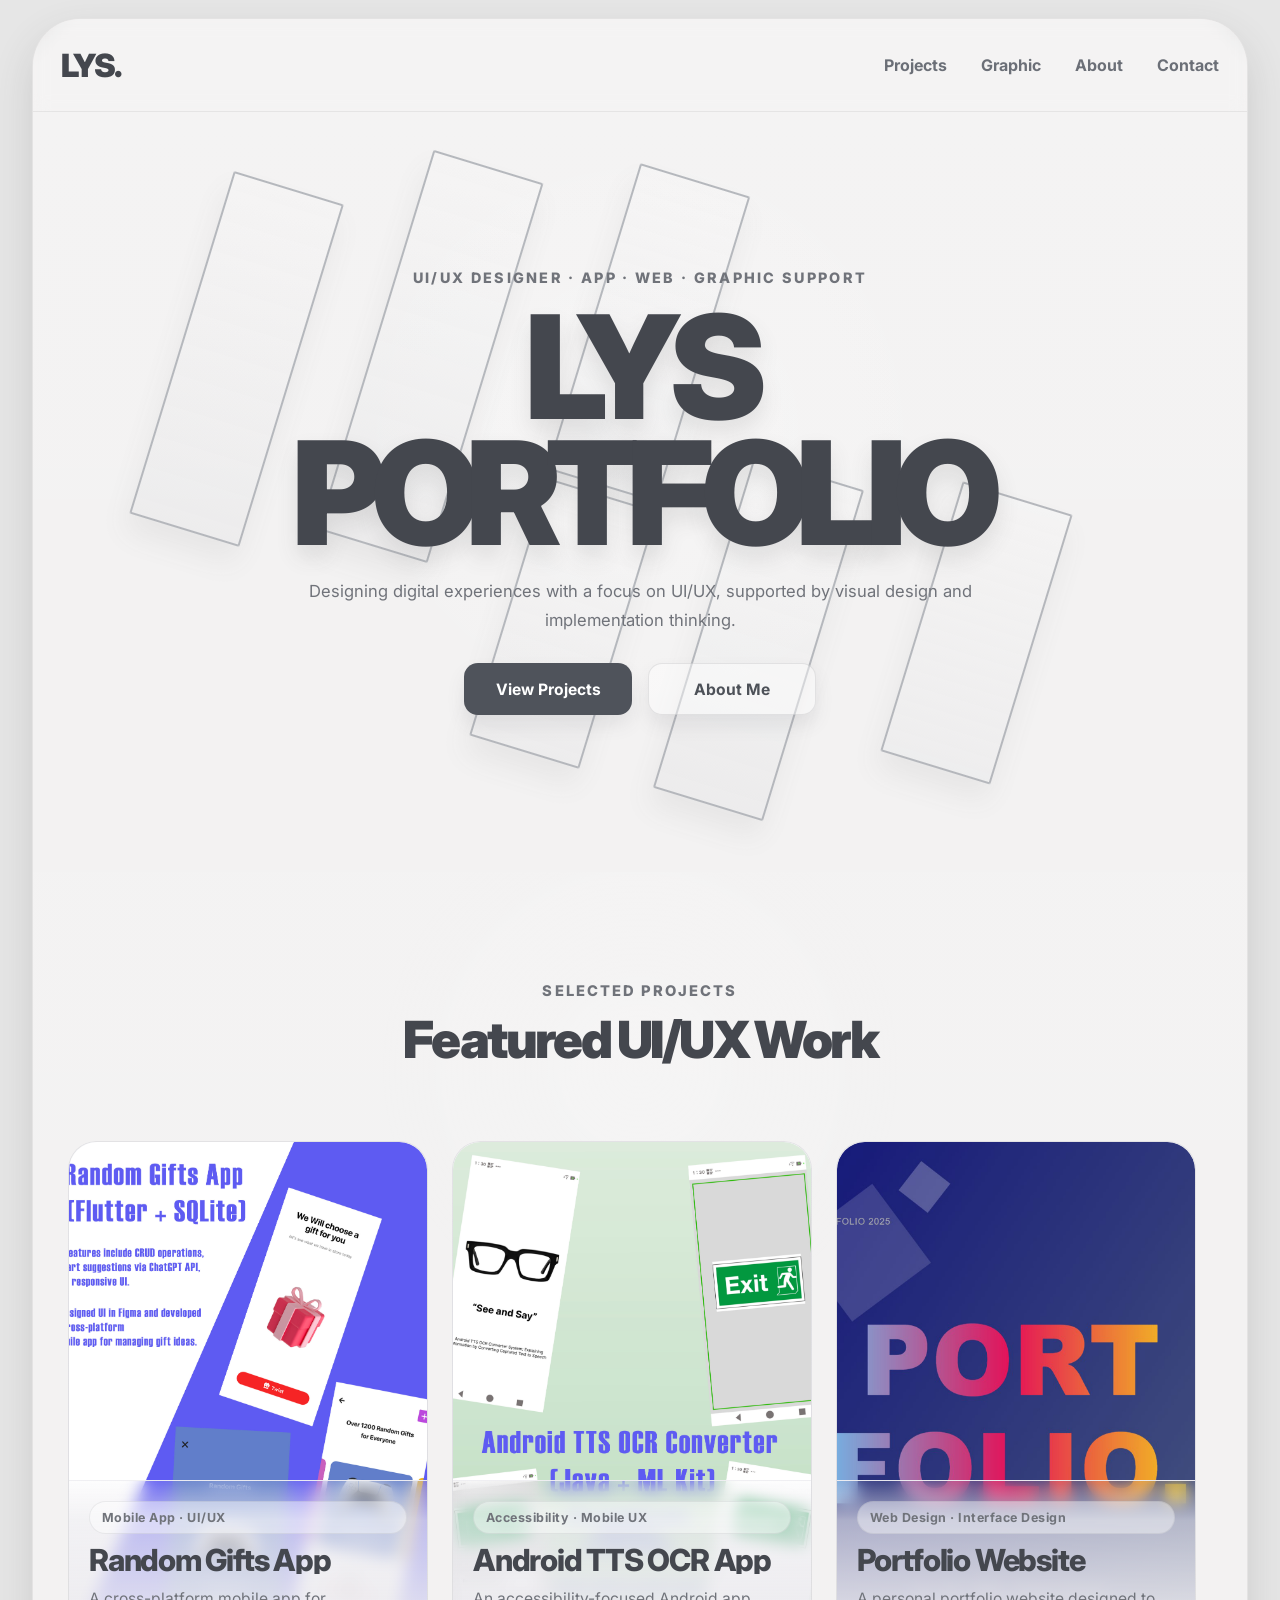
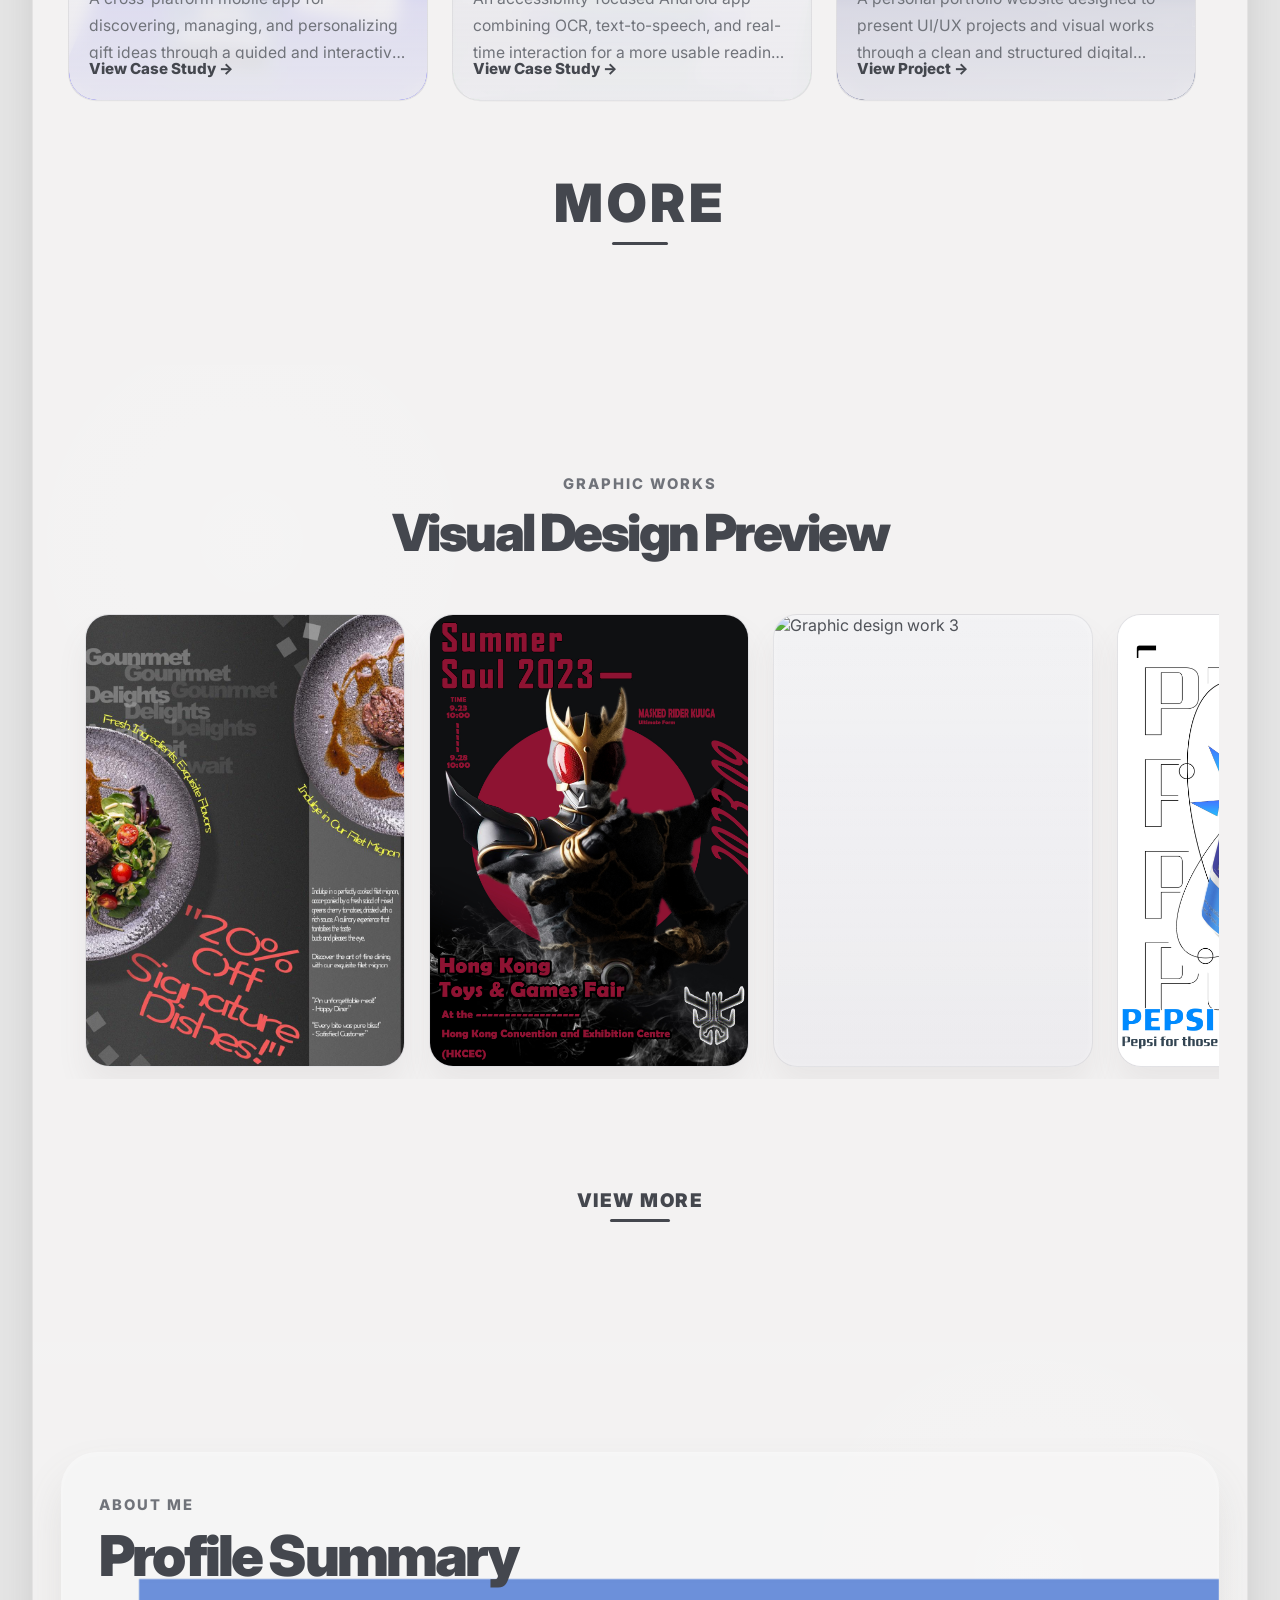
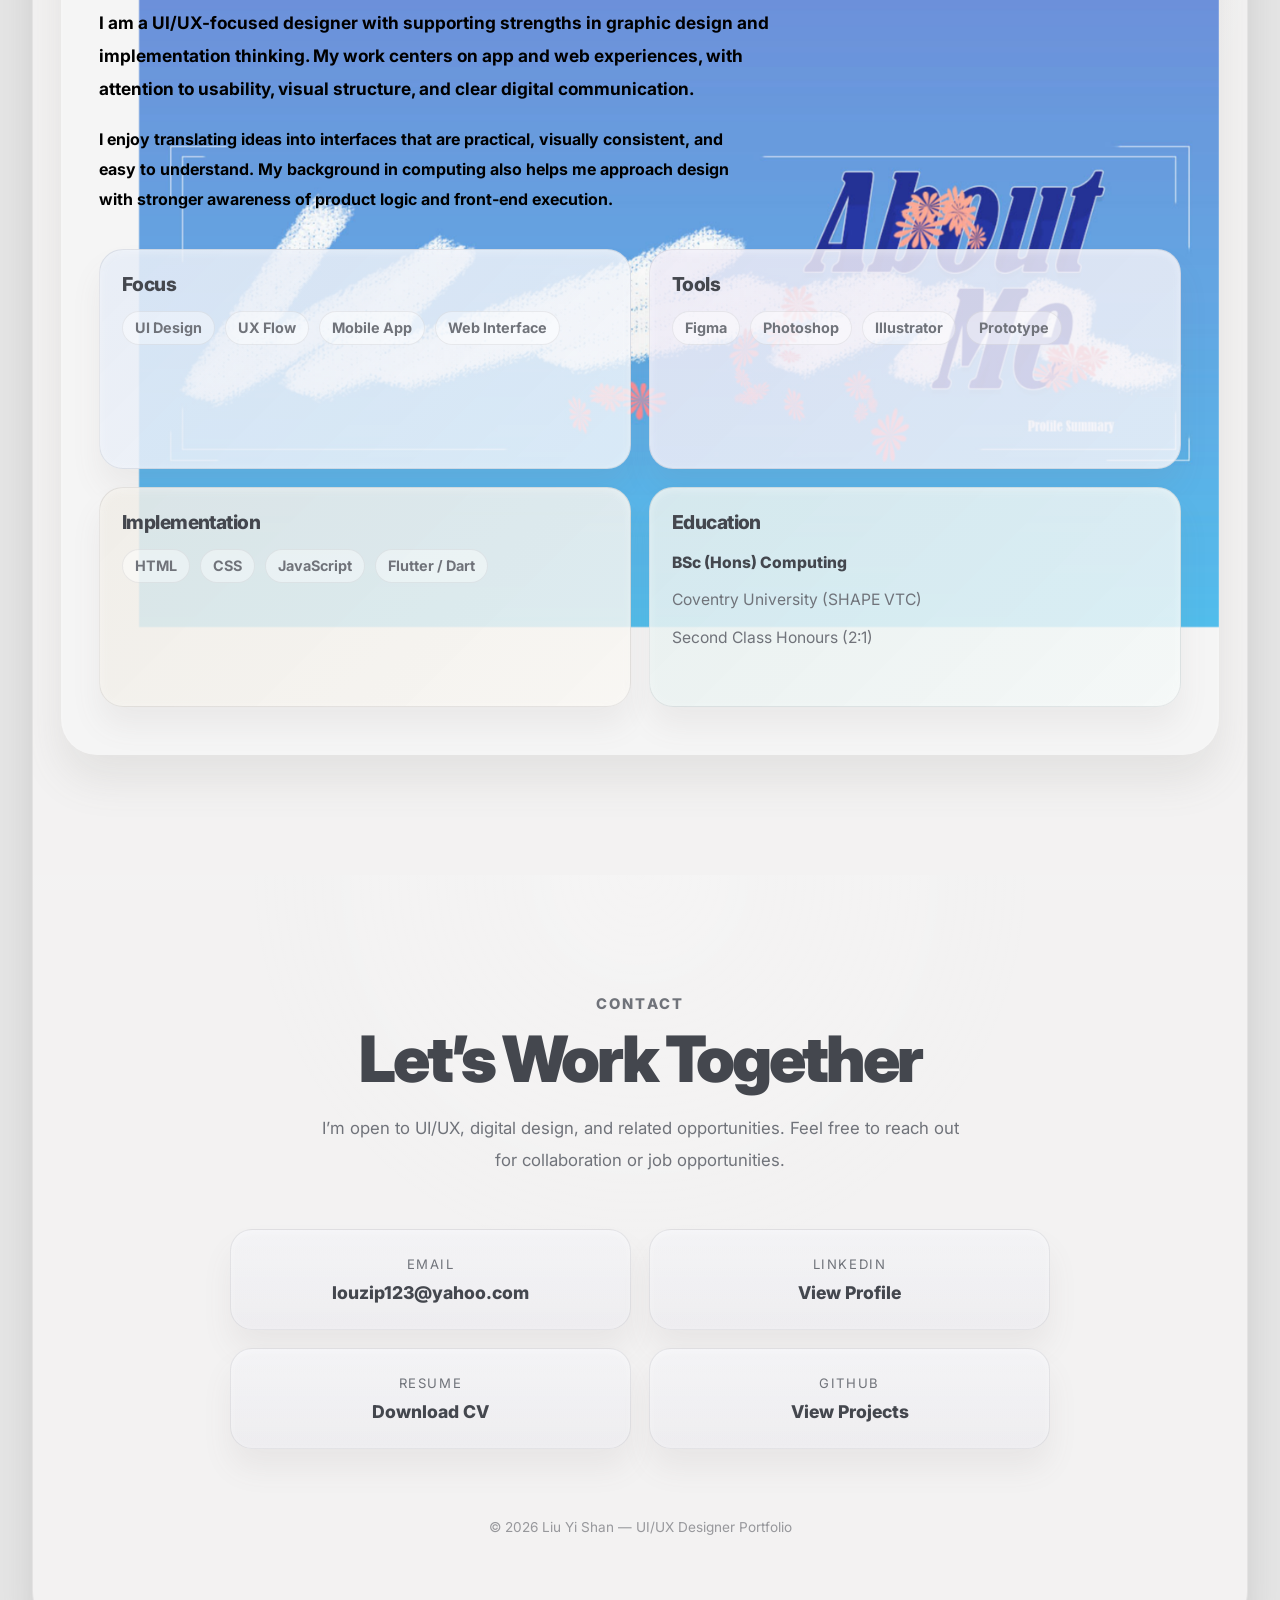
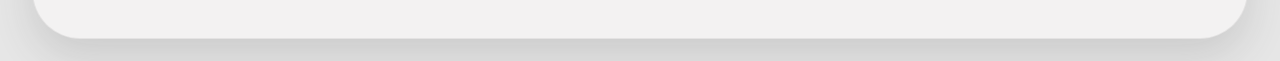
==== index.html @ 36facf94 "first commit" ====
<!DOCTYPE html>
<html lang="en">
<head>
    <meta charset="UTF-8">
    <meta name="viewport" content="width=device-width, initial-scale=1.0">
    <title>Liu Yi Shan | UI/UX Designer</title>
    <meta name="description" content="UI/UX Designer portfolio focused on app and web experiences, with graphic design support."/>
    <link rel="preconnect" href="https://fonts.googleapis.com" />
    <link rel="preconnect" href="https://fonts.gstatic.com" crossorigin />
    <link href="https://fonts.googleapis.com/css2?family=Inter:wght@400;500;600;700;800;900&display=swap" rel="stylesheet"/>
    <link rel="stylesheet" href="hero.css" />
</head>
<body>
    <main class="page-shell">
        <header class="site-header">
        <div class="container header-inner">
            <a href="index.html" class="logo">LYS.</a>

            <nav class="nav" aria-label="Main navigation">
            <a href="#projects">Projects</a>
            <a href="#graphic">Graphic</a>
            <a href="#about">About</a>
            <a href="#contact">Contact</a>
            </nav>
        </div>
        </header>


    <section class="hero" id="hero" aria-labelledby="hero-title">
        <div class="hero-stage" aria-hidden="true">
            <span class="bar bar-top bar-1" data-float="true"></span>
            <span class="bar bar-top bar-2" data-float="true"></span>
            <span class="bar bar-top bar-3" data-float="true"></span>

            <span class="bar bar-bottom bar-4" data-float="true"></span>
            <span class="bar bar-bottom bar-5" data-float="true"></span>
            <span class="bar bar-bottom bar-6" data-float="true"></span>
        </div>

        <div class="container hero-content">
            <div class="hero-copy">
            <p class="hero-kicker">UI/UX Designer · App · Web · Graphic Support</p>

            <h1 id="hero-title" class="hero-title">
                LYS<br />
                PORTFOLIO
            </h1>

            <p class="hero-subtitle">
                Designing digital experiences with a focus on UI/UX, supported by
                visual design and implementation thinking.
            </p>

            <div class="hero-actions">
                <a href="#projects" class="hero-link hero-link-primary">View Projects</a>
                <a href="#about" class="hero-link hero-link-secondary">About Me</a>
            </div>
            </div>
        </div>
    </section>


    <section class="projects-section" id="projects" aria-labelledby="projects-title">
    <div class="container">
        <div class="section-heading">
        <p class="section-kicker">Selected Projects</p>
        <h2 id="projects-title">Featured UI/UX Work</h2>
        </div>

        <div class="projects-slider" data-project-slider>
        <button class="slider-arrow slider-arrow-left" type="button" aria-label="Previous project" data-dir="prev">
            &#8592;
        </button>

        <div class="projects-track">
            <article class="project-slide" data-slide>
            <a href="#" class="project-slide-link">
                <div class="project-slide-image-wrap">
                <img
                    src="images/random_gifts_ps.jpg"
                    alt="Random Gifts App project preview"
                    class="project-slide-image"
                    loading="lazy"
                    decoding="async"
                />
                </div>

                <div class="project-slide-content">
                <span class="project-slide-tag">Mobile App · UI/UX</span>
                <h3>Random Gifts App</h3>
                <p>
                    A cross-platform mobile app for discovering, managing, and personalizing gift ideas
                    through a guided and interactive experience.
                </p>
                <span class="project-slide-cta">View Case Study →</span>
                </div>
            </a>
            </article>

            <article class="project-slide is-active" data-slide>
            <a href="#" class="project-slide-link">
                <div class="project-slide-image-wrap">
                <img
                    src="images/Android_TTS_OCR_Converter_ps.jpg"
                    alt="Android TTS OCR App project preview"
                    class="project-slide-image"
                    loading="lazy"
                    decoding="async"
                />
                </div>

                <div class="project-slide-content">
                <span class="project-slide-tag">Accessibility · Mobile UX</span>
                <h3>Android TTS OCR App</h3>
                <p>
                    An accessibility-focused Android app combining OCR, text-to-speech, and real-time
                    interaction for a more usable reading experience.
                </p>
                <span class="project-slide-cta">View Case Study →</span>
                </div>
            </a>
            </article>

            <article class="project-slide" data-slide>
            <a href="#" class="project-slide-link">
                <div class="project-slide-image-wrap">
                <img
                    src="images/portfolio.jpg"
                    alt="Portfolio Website project preview"
                    class="project-slide-image"
                    loading="lazy"
                    decoding="async"
                />
                </div>

                <div class="project-slide-content">
                <span class="project-slide-tag">Web Design · Interface Design</span>
                <h3>Portfolio Website</h3>
                <p>
                    A personal portfolio website designed to present UI/UX projects and visual works
                    through a clean and structured digital experience.
                </p>
                <span class="project-slide-cta">View Project →</span>
                </div>
            </a>
            </article>
        </div>

        <button class="slider-arrow slider-arrow-right" type="button" aria-label="Next project" data-dir="next">
            &#8594;
        </button>
        </div>

        <div class="projects-more">
        <a href="random_gifts.html" class="projects-more-link">MORE</a>
        </div>
    </div>
    </section>

    <section class="graphic-section" id="graphic" aria-labelledby="graphic-title">
        <div class="container">
            <div class="section-heading">
                <p class="section-kicker">Graphic Works</p>
                <h2 id="graphic-title">Visual Design Preview</h2>
            </div>

            <div class="graphic-slider">
                <div class="graphic-track">
                    <a href="#" class="graphic-staggered-card graphic-card card-a">
                    <div class="graphic-staggered-image-wrap">
                        <img
                        src="images/20.jpg"
                        alt="Graphic design work 1"
                        class="graphic-staggered-image"
                        loading="lazy"
                        decoding="async"
                        />
                    </div>
                    </a>

                    <a href="#" class="graphic-staggered-card graphic-card card-b">
                    <div class="graphic-staggered-image-wrap">
                        <img
                        src="images/10.jpg"
                        alt="Graphic design work 2"
                        class="graphic-staggered-image"
                        loading="lazy"
                        decoding="async"
                        />
                    </div>
                    </a>

                    <a href="#" class="graphic-staggered-card graphic-card card-c">
                    <div class="graphic-staggered-image-wrap">
                        <img
                        src="images/43.jpg"
                        alt="Graphic design work 3"
                        class="graphic-staggered-image"
                        loading="lazy"
                        decoding="async"
                        />
                    </div>
                    </a>

                    <a href="#" class="graphic-staggered-card graphic-card card-d">
                    <div class="graphic-staggered-image-wrap">
                        <img
                        src="images/28.jpg"
                        alt="Graphic design work 4"
                        class="graphic-staggered-image"
                        loading="lazy"
                        decoding="async"
                        />
                    </div>
                    </a>
                </div>
            </div>

            <div class="graphic-more">
            <a href="#" class="graphic-more-link">VIEW MORE</a>
            </div>
        </div>
    </section>


    <section class="about-section" id="about" aria-labelledby="about-title">
    <div class="container">
        <div class="about-panel">
        <div class="about-panel-bg" aria-hidden="true"></div>

        <div class="about-layout">
            <div class="about-intro">
            <p class="section-kicker">About Me</p>
            <h2 id="about-title">Profile Summary</h2>

            <p class="about-lead">
                I am a UI/UX-focused designer with supporting strengths in graphic design
                and implementation thinking. My work centers on app and web experiences,
                with attention to usability, visual structure, and clear digital communication.
            </p>

            <p class="about-text">
                I enjoy translating ideas into interfaces that are practical, visually
                consistent, and easy to understand. My background in computing also helps
                me approach design with stronger awareness of product logic and front-end execution.
            </p>
            </div>

            <div class="about-cards">
            <article class="about-card about-card-focus">
                <h3>Focus</h3>
                <ul class="about-tags">
                <li>UI Design</li>
                <li>UX Flow</li>
                <li>Mobile App</li>
                <li>Web Interface</li>
                </ul>
            </article>

            <article class="about-card about-card-tools">
                <h3>Tools</h3>
                <ul class="about-tags">
                <li>Figma</li>
                <li>Photoshop</li>
                <li>Illustrator</li>
                <li>Prototype</li>
                </ul>
            </article>

            <article class="about-card about-card-implementation">
                <h3>Implementation</h3>
                <ul class="about-tags">
                <li>HTML</li>
                <li>CSS</li>
                <li>JavaScript</li>
                <li>Flutter / Dart</li>
                </ul>
            </article>

            <article class="about-card about-card-education">
                <h3>Education</h3>
                <div class="about-education">
                <p>BSc (Hons) Computing</p>
                <p>Coventry University (SHAPE VTC)</p>
                <p>Second Class Honours (2:1)</p>
                </div>
            </article>
            </div>
        </div>
        </div>
    </div>
    </section>


    <section class="contact-section" id="contact" aria-labelledby="contact-title">
    <div class="container">
        <div class="contact-layout">

        <div class="contact-intro">
            <p class="section-kicker">Contact</p>
            <h2 id="contact-title">Let’s Work Together</h2>

            <p class="contact-text">
            I’m open to UI/UX, digital design, and related opportunities.
            Feel free to reach out for collaboration or job opportunities.
            </p>
        </div>

        <div class="contact-actions">
            <a href="https://hk.yahoo.com/" target="_blank" rel="noopener noreferrer" class="contact-card">
            <span>Email</span>
            <strong>louzip123@yahoo.com</strong>
            </a>

            <a href="https://www.linkedin.com/" target="_blank" rel="noopener noreferrer" class="contact-card">
            <span>LinkedIn</span>
            <strong>View Profile</strong>
            </a>

            <a href="https://github.com/Null123-ASD/CV_UI-UX_-_Graphic_Design" target="_blank" rel="noopener noreferrer"  class="contact-card">
            <span>Resume</span>
            <strong>Download CV</strong>
            </a>

            <a href="https://github.com/Null123-ASD?tab=repositories" target="_blank" rel="noopener noreferrer" class="contact-card">
            <span>GitHub</span>
            <strong>View Projects</strong>
            </a>
        </div>

        </div>

        <div class="contact-footer">
        <p>© 2026 Liu Yi Shan — UI/UX Designer Portfolio</p>
        </div>
    </div>
    </section>


  </main>
  <script src="hero.js"></script>
</body>
</html>
---- hero.css ----
:root {
  --page-bg: #e6e6e6; /* 整體背景偏淡灰 */
  --shell-bg: #f3f2f2;
  --shell-border: rgba(60, 60, 60, 0.08);
  --header-border: rgba(60, 60, 60, 0.08);

  --text: #4f5258;
  --text-strong: #44474e;
  --text-soft: #70737a;
  --text-nav: #6b6f77;
  --text-nav-hover: #2f333a;

  --bar-stroke: rgba(155, 158, 166, 0.7);
  --bar-fill-1: linear-gradient(180deg, rgba(255, 255, 255, 0.12), rgba(166, 169, 177, 0.08));
  --bar-fill-2: linear-gradient(180deg, rgba(255, 255, 255, 0.1), rgba(145, 149, 160, 0.06));
  --bar-fill-3: linear-gradient(180deg, rgba(255, 255, 255, 0.14), rgba(174, 177, 186, 0.07));

  --button-primary-bg: #4f535b;
  --button-primary-hover: #3f434a;
  --button-primary-text: #ffffff;

  --button-secondary-bg: rgba(255, 255, 255, 0.42);
  --button-secondary-hover: rgba(255, 255, 255, 0.7);
  --button-secondary-text: #4d5158;
  --button-secondary-border: rgba(90, 94, 102, 0.14);

  --shadow-shell: 0 18px 40px rgba(66, 66, 66, 0.16);
  --shadow-bar: 0 18px 28px rgba(99, 100, 105, 0.08);
  --shadow-bar-hover: 0 24px 36px rgba(88, 89, 94, 0.12);
  --shadow-title: 0 12px 22px rgba(72, 73, 78, 0.12);
  --shadow-button: 0 10px 18px rgba(86, 88, 94, 0.1);

  --container: 1280px;
  --shell-radius: 48px;
  --header-height: 92px;
  --hero-min-height: calc(100vh - 140px);
  --ease-out: cubic-bezier(0.22, 1, 0.36, 1);
}

* {
  box-sizing: border-box;
}

html {
  scroll-behavior: smooth;
}

body {
  margin: 0;
  min-height: 100vh;
  font-family: "Inter", system-ui, -apple-system, BlinkMacSystemFont, "Segoe UI", sans-serif;
  background: var(--page-bg);
  color: var(--text);
  overflow-x: hidden;
}

a {
  color: inherit;
  text-decoration: none;
}

.container {
  width: min(var(--container), calc(100% - 56px));
  margin: 0 auto;
}

.page-shell {
  width: min(95vw, 1700px);
  margin: 18px auto 22px;
  background: var(--shell-bg);
  border: 1px solid var(--shell-border);
  border-radius: var(--shell-radius);
  box-shadow: var(--shadow-shell);
  overflow: hidden;
  position: relative;
}

/* Header */
.site-header {
  position: relative;
  z-index: 30;
  min-height: var(--header-height);
  border-bottom: 1px solid var(--header-border);
  background: rgba(255, 255, 255, 0.12);
  backdrop-filter: blur(8px);
}

.header-inner {
  min-height: var(--header-height);
  display: flex;
  align-items: center;
  justify-content: space-between;
  gap: 24px;
}

.logo {
  font-size: 2rem;
  font-weight: 900;
  letter-spacing: -0.06em;
  color: var(--text-strong);
}

.nav {
  display: flex;
  align-items: center;
  gap: 34px;
}

.nav a {
  position: relative;
  font-size: 1rem;
  font-weight: 700;
  color: var(--text-nav);
  transition:
    color 0.22s ease,
    transform 0.22s ease;
}

.nav a::after {
  content: "";
  position: absolute;
  left: 0;
  bottom: -8px;
  width: 100%;
  height: 2px;
  border-radius: 999px;
  background: var(--text-nav-hover);
  transform: scaleX(0);
  transform-origin: center;
  transition: transform 0.22s ease;
  opacity: 0.85;
}

.nav a:hover {
  color: var(--text-nav-hover);
  transform: translateY(-1px);
}

.nav a:hover::after {
  transform: scaleX(1);
}

/* Hero */
.hero {
  position: relative;
  min-height: var(--hero-min-height);
  display: flex;
  align-items: center;
  justify-content: center;
  overflow: hidden;
  isolation: isolate;
  background:
    radial-gradient(circle at 50% 42%, rgba(255, 255, 255, 0.25), transparent 42%),
    linear-gradient(180deg, rgba(255, 255, 255, 0.08), rgba(255, 255, 255, 0));
}

.hero-stage {
  position: absolute;
  inset: 0;
  z-index: 1;
  pointer-events: auto;
}

.bar {
  position: absolute;
  display: block;
  width: clamp(100px, 9vw, 132px);
  border: 2px solid var(--bar-stroke);
  border-radius: 2px;
  background: transparent;
  box-shadow: var(--shadow-bar);
  opacity: 0;
  will-change: transform, opacity;
  transform-style: preserve-3d;
  transition:
    box-shadow 0.28s ease,
    border-color 0.28s ease,
    filter 0.28s ease;
}

.bar::after {
  content: "";
  position: absolute;
  inset: 0;
  background: transparent;
}

.bar-1::after,
.bar-4::after {
  background: var(--bar-fill-1);
}

.bar-2::after,
.bar-5::after {
  background: var(--bar-fill-2);
}

.bar-3::after,
.bar-6::after {
  background: var(--bar-fill-3);
}

.bar:hover {
  box-shadow: var(--shadow-bar-hover);
  border-color: rgba(125, 129, 138, 0.95);
}

/* Initial positions */
.bar-1 {
  height: clamp(300px, 28vw, 430px);
  left: 12%;
  top: 9%;
  transform: translateY(-180%) rotate(17deg);
}

.bar-2 {
  height: clamp(340px, 31vw, 500px);
  left: 28%;
  top: 6%;
  transform: translateY(-180%) rotate(17deg);
}

.bar-3 {
  height: clamp(260px, 25vw, 390px);
  left: 46%;
  top: 8%;
  transform: translateY(-180%) rotate(17deg);
}

.bar-4 {
  height: clamp(220px, 21vw, 320px);
  left: 39%;
  bottom: 15%;
  transform: translateY(180%) rotate(17deg);
}

.bar-5 {
  height: clamp(300px, 27vw, 430px);
  left: 55%;
  bottom: 8%;
  transform: translateY(180%) rotate(17deg);
}

.bar-6 {
  height: clamp(230px, 22vw, 340px);
  left: 73%;
  bottom: 13%;
  transform: translateY(180%) rotate(17deg);
}

/* Animated state */
.hero.hero-bars-animate .bar-1,
.hero.hero-bars-animate .bar-2,
.hero.hero-bars-animate .bar-3,
.hero.hero-bars-animate .bar-4,
.hero.hero-bars-animate .bar-5,
.hero.hero-bars-animate .bar-6 {
  opacity: 1;
}

.hero.hero-bars-animate .bar-1 {
  animation: barDown1 1.05s var(--ease-out) forwards;
}

.hero.hero-bars-animate .bar-2 {
  animation: barDown2 1.15s var(--ease-out) forwards;
}

.hero.hero-bars-animate .bar-3 {
  animation: barDown3 1.1s var(--ease-out) forwards;
}

.hero.hero-bars-animate .bar-4 {
  animation: barUp1 1.08s var(--ease-out) forwards;
}

.hero.hero-bars-animate .bar-5 {
  animation: barUp2 1.12s var(--ease-out) forwards;
}

.hero.hero-bars-animate .bar-6 {
  animation: barUp3 1s var(--ease-out) forwards;
}

.hero-content {
  position: relative;
  z-index: 5;
  min-height: var(--hero-min-height);
  display: flex;
  align-items: center;
  justify-content: center;
  text-align: center;
  pointer-events: none;
}

.hero-copy {
  max-width: 1000px;
  opacity: 0;
  transform: translateY(18px);
  pointer-events: auto;
}

.hero.hero-copy-animate .hero-copy {
  animation: copyIn 0.7s ease forwards;
  animation-delay: 0.5s;
}

.hero.hero-copy-visible .hero-copy {
  opacity: 1;
  transform: translateY(0);
}

.hero-kicker {
  margin: 0 0 18px;
  font-size: clamp(0.9rem, 1vw, 1.06rem);
  font-weight: 800;
  letter-spacing: 0.16em;
  text-transform: uppercase;
  color: var(--text-soft);
}

.hero-title {
  margin: 0;
  font-size: clamp(4.4rem, 12vw, 9rem);
  line-height: 0.88;
  letter-spacing: -0.09em;
  font-weight: 900;
  color: var(--text-strong);
  text-shadow: var(--shadow-title);
}

.hero-subtitle {
  max-width: 760px;
  margin: 20px auto 0;
  font-size: clamp(1rem, 1.3vw, 1.16rem);
  line-height: 1.75;
  color: var(--text-soft);
}

.hero-actions {
  margin-top: 28px;
  display: flex;
  justify-content: center;
  gap: 16px;
  flex-wrap: wrap;
}

.hero-link {
  min-width: 168px;
  min-height: 52px;
  padding: 0 22px;
  border-radius: 14px;
  display: inline-flex;
  align-items: center;
  justify-content: center;
  font-size: 0.98rem;
  font-weight: 700;
  transition:
    transform 0.22s ease,
    background 0.22s ease,
    border-color 0.22s ease,
    color 0.22s ease,
    box-shadow 0.22s ease;
  box-shadow: var(--shadow-button);
}

.hero-link:hover {
  transform: translateY(-2px);
}

.hero-link-primary {
  background: var(--button-primary-bg);
  color: var(--button-primary-text);
}

.hero-link-primary:hover {
  background: var(--button-primary-hover);
}

.hero-link-secondary {
  background: var(--button-secondary-bg);
  border: 1px solid var(--button-secondary-border);
  color: var(--button-secondary-text);
}

.hero-link-secondary:hover {
  background: var(--button-secondary-hover);
}

/* Keyframes */
@keyframes barDown1 {
  0% {
    transform: translateY(-180%) rotate(17deg);
  }
  75% {
    transform: translateY(14px) rotate(17deg);
  }
  100% {
    transform: translateY(0) rotate(17deg);
  }
}

@keyframes barDown2 {
  0% {
    transform: translateY(-180%) rotate(17deg);
  }
  78% {
    transform: translateY(18px) rotate(17deg);
  }
  100% {
    transform: translateY(0) rotate(17deg);
  }
}

@keyframes barDown3 {
  0% {
    transform: translateY(-180%) rotate(17deg);
  }
  74% {
    transform: translateY(12px) rotate(17deg);
  }
  100% {
    transform: translateY(0) rotate(17deg);
  }
}

@keyframes barUp1 {
  0% {
    transform: translateY(180%) rotate(17deg);
  }
  76% {
    transform: translateY(-14px) rotate(17deg);
  }
  100% {
    transform: translateY(0) rotate(17deg);
  }
}

@keyframes barUp2 {
  0% {
    transform: translateY(180%) rotate(17deg);
  }
  79% {
    transform: translateY(-10px) rotate(17deg);
  }
  100% {
    transform: translateY(0) rotate(17deg);
  }
}

@keyframes barUp3 {
  0% {
    transform: translateY(180%) rotate(17deg);
  }
  75% {
    transform: translateY(-12px) rotate(17deg);
  }
  100% {
    transform: translateY(0) rotate(17deg);
  }
}

@keyframes copyIn {
  from {
    opacity: 0;
    transform: translateY(18px);
  }
  to {
    opacity: 1;
    transform: translateY(0);
  }
}


/* Hover floating effect after entry animation */
.hero.is-ready .bar-1:hover,
.hero.is-ready .bar-2:hover,
.hero.is-ready .bar-3:hover {
  box-shadow: var(--shadow-bar-hover);
  border-color: rgba(125, 129, 138, 0.95);
  filter: brightness(1.03);
}

.hero.is-ready .bar-4:hover,
.hero.is-ready .bar-5:hover,
.hero.is-ready .bar-6:hover {
  box-shadow: var(--shadow-bar-hover);
  border-color: rgba(125, 129, 138, 0.95);
  filter: brightness(1.03);
}

/* Top three: float upward */
.hero.is-ready .bar-1:hover {
  animation:
    barDown1 1.05s var(--ease-out) forwards,
    floatTop 0.22s ease-out forwards;
}

.hero.is-ready .bar-2:hover {
  animation:
    barDown2 1.15s var(--ease-out) forwards,
    floatTop 0.22s ease-out forwards;
}

.hero.is-ready .bar-3:hover {
  animation:
    barDown3 1.1s var(--ease-out) forwards,
    floatTop 0.22s ease-out forwards;
}

/* Bottom three: float downward */
.hero.is-ready .bar-4:hover {
  animation:
    barUp1 1.08s var(--ease-out) forwards,
    floatBottom 0.22s ease-out forwards;
}

.hero.is-ready .bar-5:hover {
  animation:
    barUp2 1.12s var(--ease-out) forwards,
    floatBottom 0.22s ease-out forwards;
}

.hero.is-ready .bar-6:hover {
  animation:
    barUp3 1s var(--ease-out) forwards,
    floatBottom 0.22s ease-out forwards;
}

@keyframes floatTop {
  from {
    transform: translateY(0) rotate(17deg);
  }
  to {
    transform: translateY(-14px) rotate(17deg);
  }
}

@keyframes floatBottom {
  from {
    transform: translateY(0) rotate(17deg);
  }
  to {
    transform: translateY(14px) rotate(17deg);
  }
}


/* Reduced motion */
@media (prefers-reduced-motion: reduce) {
  .hero-copy,
  .bar,
  .hero-link,
  .nav a,
  .nav a::after {
    animation: none !important;
    transition: none !important;
  }

  .hero-copy {
    opacity: 1 !important;
    transform: none !important;
  }

  .bar {
    opacity: 1 !important;
    transform: rotate(17deg) !important;
  }
}

/* Responsive */
@media (max-width: 1100px) {
  .bar-1 {
    left: 9%;
  }

  .bar-2 {
    left: 25%;
  }

  .bar-3 {
    left: 45%;
  }

  .bar-4 {
    left: 37%;
  }

  .bar-5 {
    left: 56%;
  }

  .bar-6 {
    left: 75%;
  }

  .hero-title {
    font-size: clamp(4rem, 13vw, 7.8rem);
  }
}

@media (max-width: 820px) {
  .container {
    width: min(var(--container), calc(100% - 28px));
  }

  .page-shell {
    width: min(96vw, 1700px);
    border-radius: 30px;
  }

  .header-inner {
    min-height: 78px;
  }

  .nav {
    gap: 18px;
  }

  .nav a {
    font-size: 0.94rem;
  }

  .hero-title {
    font-size: clamp(3.2rem, 15vw, 5.8rem);
    line-height: 0.9;
  }

  .hero-subtitle {
    max-width: 620px;
    margin-top: 18px;
  }

  .bar {
    width: clamp(68px, 10vw, 88px);
  }

  .bar-1 {
    left: 8%;
  }

  .bar-2 {
    left: 25%;
  }

  .bar-3 {
    left: 46%;
  }

  .bar-4 {
    left: 37%;
  }

  .bar-5 {
    left: 56%;
  }

  .bar-6 {
    left: 77%;
  }
}

@media (max-width: 640px) {
  .page-shell {
    margin: 10px auto 14px;
    border-radius: 22px;
  }

  .header-inner {
    padding: 18px 0 14px;
    min-height: auto;
    flex-direction: column;
    align-items: flex-start;
  }

  .logo {
    font-size: 1.7rem;
  }

  .nav {
    width: 100%;
    gap: 14px;
    flex-wrap: wrap;
  }

  .hero {
    min-height: calc(100vh - 70px);
    padding: 28px 0 34px;
  }

  .hero-content {
    min-height: calc(100vh - 70px);
  }

  .hero-kicker {
    font-size: 0.78rem;
    letter-spacing: 0.13em;
  }

  .hero-title {
    font-size: clamp(2.8rem, 18vw, 4.6rem);
  }

  .hero-subtitle {
    font-size: 0.98rem;
    line-height: 1.65;
  }

  .hero-actions {
    gap: 12px;
  }

  .hero-link {
    width: 100%;
    min-width: 0;
  }

  .bar {
    width: 52px;
  }

  .bar-1 {
    height: 220px;
    left: 6%;
    top: 12%;
  }

  .bar-2 {
    height: 260px;
    left: 25%;
    top: 8%;
  }

  .bar-3 {
    height: 180px;
    left: 47%;
    top: 14%;
  }

  .bar-4 {
    height: 160px;
    left: 37%;
    bottom: 20%;
  }

  .bar-5 {
    height: 240px;
    left: 57%;
    bottom: 12%;
  }

  .bar-6 {
    height: 180px;
    left: 79%;
    bottom: 18%;
  }
}



/* =========================
   Selected Projects Section
========================= */
.projects-section {
  position: relative;
  padding: 110px 0 120px;
  background:
    radial-gradient(circle at 50% 18%, rgba(255, 255, 255, 0.18), transparent 24%),
    linear-gradient(180deg, rgba(255, 255, 255, 0.05), rgba(255, 255, 255, 0));
}

.section-heading {
  max-width: 720px;
  margin: 0 auto 56px;
  text-align: center;
}

.section-kicker {
  margin: 0 0 14px;
  font-size: 0.92rem;
  font-weight: 800;
  letter-spacing: 0.14em;
  text-transform: uppercase;
  color: var(--text-soft);
}

.section-heading h2 {
  margin: 0;
  font-size: clamp(2.2rem, 4vw, 3.5rem);
  line-height: 1;
  letter-spacing: -0.05em;
  font-weight: 900;
  color: var(--text-strong);
}

.projects-slider {
  width: 100%;

  position: relative;
  display: grid;
  grid-template-columns: 72px 1fr 72px;
  align-items: center;
  gap: 18px;
}

.projects-track {
  width: 100%;
  padding: 0 8px;        /* 讓兩側有呼吸，不貼邊 */
  overflow: visible; 

  display: flex;
  justify-content: center;
  align-items: center;
  gap: 48px;
  min-height: 700px;
}

.project-slide {
  width: 360px;
  flex: 0 0 360px;
  opacity: 0.56;
  transform: scale(0.94);
  transition:
    transform 0.38s ease,
    opacity 0.38s ease,
    filter 0.38s ease;
  filter: saturate(0.92);
}

.project-slide.is-active {
  opacity: 1;
  transform: scale(1.12);
  z-index: 2;
  filter: saturate(1);
}

.project-slide-link {
  position: relative;
  display: block;
  overflow: hidden;
  height: 560px;
  border-radius: 28px;
  border: 1px solid rgba(126, 126, 132, 0.14);
  background:
    linear-gradient(180deg, rgba(255, 255, 255, 0.18), rgba(255, 255, 255, 0.06)),
    linear-gradient(180deg, #efeff2 0%, #ecebee 100%);
  box-shadow:
    0 20px 30px rgba(110, 107, 102, 0.08),
    0 2px 8px rgba(255, 255, 255, 0.34) inset;
  transition:
    transform 0.28s ease,
    box-shadow 0.28s ease,
    border-color 0.28s ease;

  isolation: isolate;
  clip-path: inset(0 round 28px);
}

.project-slide.is-active .project-slide-link {
  box-shadow:
    0 30px 48px rgba(109, 106, 101, 0.16),
    0 2px 8px rgba(255, 255, 255, 0.42) inset;
}

.project-slide-link:hover {
  transform: translateY(-8px);
  border-color: rgba(118, 122, 132, 0.22);
}

.project-slide-image-wrap {
  position: absolute;
  inset: 0;
  overflow: hidden;

  border-radius: inherit;
}

.project-slide-image {
  width: 100%;
  height: 100%;
  object-fit: cover;
  display: block;
  transition:
    transform 0.45s ease,
    filter 0.35s ease;
}

.project-slide-link:hover .project-slide-image {
  transform: scale(1.04);
}

/* 底部半透明描述層 */
.project-slide-content {
  position: absolute;
  left: 0;
  right: 0;
  bottom: 0;
  z-index: 2;
  height: 220px; /* 固定高度，避免不同寬度被撐高 */
  padding: 20px 20px 22px;
  border-radius: 0 0 28px 28px;
  background:
    linear-gradient(
      180deg,
      rgba(236, 235, 239, 0.12),
      rgba(236, 235, 239, 0.68) 18%,
      rgba(236, 235, 239, 0.9) 58%,
      rgba(236, 235, 239, 0.96) 100%
    );
  backdrop-filter: blur(8px);
  -webkit-backdrop-filter: blur(8px);
  border-top: 1px solid rgba(255, 255, 255, 0.18);
  transition:
    backdrop-filter 0.3s ease,
    -webkit-backdrop-filter 0.3s ease,
    background 0.3s ease,
    box-shadow 0.3s ease;
  display: flex;
  flex-direction: column;
}


/* hover glass blur 強化 */
.project-slide-link:hover .project-slide-content {
  background:
    linear-gradient(
      180deg,
      rgba(236, 235, 239, 0.08),
      rgba(236, 235, 239, 0.54) 18%,
      rgba(236, 235, 239, 0.82) 54%,
      rgba(236, 235, 239, 0.94) 100%
    );
  backdrop-filter: blur(14px);
  -webkit-backdrop-filter: blur(14px);
  box-shadow: 0 -8px 20px rgba(255, 255, 255, 0.14) inset;
}

/* 圖片在 hover 時稍微變暗，讓底部資訊更清晰 */
.project-slide-link:hover .project-slide-image {
  filter: brightness(0.96);
}

.project-slide-tag {
  display: inline-flex;
  align-items: center;
  margin-bottom: 10px;
  padding: 8px 12px;
  border-radius: 999px;
  background: rgba(255, 255, 255, 0.42);
  border: 1px solid rgba(115, 119, 126, 0.12);
  color: var(--text-soft);
  font-size: 0.78rem;
  font-weight: 700;
  letter-spacing: 0.04em;
}

.project-slide-content h3 {
  margin: 0;
  font-size: 1.9rem;
  line-height: 1.08;
  letter-spacing: -0.04em;
  font-weight: 800;
  color: var(--text-strong);
  display: -webkit-box;
  -webkit-line-clamp: 2;   /* 最多兩行 */
  -webkit-box-orient: vertical;
  overflow: hidden;
}

.project-slide-content p {
  margin: 12px 0 0;
  color: var(--text-soft);
  font-size: 0.98rem;
  line-height: 1.72;
  display: -webkit-box;
  -webkit-line-clamp: 3;   /* 最多三行 */
  -webkit-box-orient: vertical;
  overflow: hidden;
}

.project-slide-cta {
  display: inline-flex;
  align-items: center;
  margin-top: auto; /* 固定推到底部 */
  font-size: 0.95rem;
  font-weight: 800;
  color: var(--text-strong);
  transition: color 0.22s ease, transform 0.22s ease;
}

.project-slide-link:hover .project-slide-cta {
  color: #40444c;
  transform: translateX(2px);
}

.slider-arrow {
  width: 60px;
  height: 60px;
  border: 1px solid rgba(118, 122, 132, 0.16);
  border-radius: 999px;
  background:
    linear-gradient(180deg, rgba(255, 255, 255, 0.5), rgba(255, 255, 255, 0.18));
  color: var(--text-strong);
  font-size: 1.5rem;
  font-weight: 700;
  cursor: pointer;
  box-shadow:
    0 12px 20px rgba(108, 105, 101, 0.08),
    0 2px 8px rgba(255, 255, 255, 0.34) inset;
  transition:
    transform 0.22s ease,
    background 0.22s ease,
    box-shadow 0.22s ease,
    color 0.22s ease;
}

.slider-arrow:hover {
  transform: translateY(-2px);
  background:
    linear-gradient(180deg, rgba(255, 255, 255, 0.72), rgba(255, 255, 255, 0.26));
  box-shadow:
    0 16px 24px rgba(108, 105, 101, 0.12),
    0 2px 8px rgba(255, 255, 255, 0.42) inset;
  color: #40444c;
}

.projects-more {
  display: flex;
  justify-content: center;
  margin-top: 50px;
}

.projects-more-link {
  position: relative;
  display: inline-flex;
  align-items: center;
  justify-content: center;
  padding-bottom: 10px;
  font-size: 3.3rem;
  font-weight: 900;
  letter-spacing: 0.08em;
  color: var(--text-strong);
  transition: color 0.22s ease, transform 0.22s ease;
}

.projects-more-link::after {
  content: "";
  position: absolute;
  left: 50%;
  bottom: 0;
  width: 56px;
  height: 3px;
  border-radius: 999px;
  background: var(--text-strong);
  transform: translateX(-50%);
  transition: background 0.22s ease, width 0.22s ease;
}

.projects-more-link:hover {
  color: #325eb7;
  transform: translateY(-2px);
}

.projects-more-link:hover::after {
  background: #325eb7;
  width: 68px;
}



/* =========================
   Projects Responsive
========================= */

/* 1600 以下：直接進入橫向滑動模式 */
@media (max-width: 1600px) {
  .projects-slider {
    grid-template-columns: 1fr;
    gap: 14px;
  }

  .slider-arrow {
    display: none;
  }

  .projects-track {
    /* 關鍵修改：不使用 justify-content: center 防止左側鎖死 */
    display: flex;
    justify-content: flex-start; 
    gap: 32px;
    
    /* 透過 padding 讓卡片在未溢出時看起來像居中，溢出時也能滑到最左 */
    padding: 20px calc((100% - (360px * 3 + 32px * 2)) / 2); 
    /* 如果卡片不夠 3 張，上面的 padding 會自動計算居中位置 */
    /* 如果怕計算太複雜，可以直接設 padding: 20px 100px; */
    
    min-height: auto;
    overflow-x: auto;
    overflow-y: visible;
    -webkit-overflow-scrolling: touch;
    scroll-snap-type: x mandatory;
  }

  /* 當寬度不足以支撐 3 張卡片置中時，回退到簡單的內邊距 */
  @media (max-width: 1250px) {
    .projects-track {
      padding: 20px 40px;
    }
  }

  .projects-track::-webkit-scrollbar {
    height: 8px;
  }

  .projects-track::-webkit-scrollbar-thumb {
    background: rgba(120, 120, 125, 0.22);
    border-radius: 999px;
  }

  /* 保持卡片原始比例與大小 */
  .project-slide,
  .project-slide.is-active {
    width: 360px;
    flex: 0 0 360px;
    opacity: 1;
    transform: none;
    filter: none;
    scroll-snap-align: center;
  }

  .project-slide-link {
    height: 560px;
  }

  .project-slide-content {
    height: 220px;
    padding: 20px 20px 22px;
  }

  .project-slide-content h3 {
    font-size: 1.9rem;
  }

  .project-slide-content p {
    font-size: 0.98rem;
    line-height: 1.72;
  }
}

/* 1280px 以下：保持 360px 大小不縮小，維持滾動感 */
@media (max-width: 1280px) {
  .projects-track {
    gap: 24px;
    /* 這裡不再縮小卡片到 320px，維持 360px 以符合你的要求 */
  }

  .project-slide,
  .project-slide.is-active {
    width: 360px;
    flex: 0 0 360px;
  }
}

/* 900px (Tablet) */
@media (max-width: 900px) {
  .projects-track {
    gap: 16px;
    padding: 0 16px 10px;
    justify-content: flex-start;
  }

  .project-slide,
  .project-slide.is-active {
    /* 平板端可以稍微縮小一點點，確保使用者知道後面還有內容 */
    width: 320px;
    flex: 0 0 320px;
  }

  .project-slide-link {
    height: 500px;
  }
}

/* Mobile */
@media (max-width: 640px) {
  .projects-track {
    padding: 0 14px 10px;
    gap: 14px;
    justify-content: flex-start;
    scroll-padding-left: 14px;
  }

  .project-slide,
  .project-slide.is-active {
    width: min(88vw, 320px);
    flex: 0 0 min(88vw, 320px);
  }

  .project-slide-link {
    height: 480px;
    border-radius: 22px;
    clip-path: inset(0 round 22px);
  }

  .project-slide-content {
    height: 200px;
    padding: 16px 16px 18px;
    border-radius: 0 0 22px 22px;
  }

  .project-slide-content h3 {
    font-size: 1.42rem;
  }

  .project-slide-content p {
    font-size: 0.92rem;
    line-height: 1.62;
    -webkit-line-clamp: 3;
  }

  .projects-more {
    margin-top: 40px;
  }
}


/* =========================
   Graphic Works Section
========================= */

.graphic-section {
  position: relative;
  padding: 110px 0 120px;
  background:
    radial-gradient(circle at 18% 18%, rgba(255, 255, 255, 0.14), transparent 22%),
    linear-gradient(180deg, rgba(255, 255, 255, 0.03), rgba(255, 255, 255, 0));
}

.graphic-section .section-heading {
  max-width: 760px;
  margin: 0 auto 56px;
  text-align: center;
}


.graphic-slider {
  display: flex;
  justify-content: center;
}


.graphic-track {
  display: grid;
  grid-template-columns: repeat(4, 1fr);
  gap: 28px;
  max-width: 1280px;
  width: 100%;
}

/* （統一比例） */
.graphic-card {
  position: relative;
  overflow: hidden;
  aspect-ratio: 210 / 297; /* A4 */
  border-radius: 24px;
  border: 1px solid rgba(126, 126, 132, 0.14);

  background:
    linear-gradient(180deg, rgba(255, 255, 255, 0.18), rgba(255, 255, 255, 0.06)),
    linear-gradient(180deg, #efeff2 0%, #ecebee 100%);

  box-shadow:
    0 20px 30px rgba(110, 107, 102, 0.08),
    0 2px 8px rgba(255, 255, 255, 0.34) inset;

  transition: all 0.28s ease;
}

.graphic-card:hover {
  transform: translateY(-10px);
  box-shadow:
    0 30px 50px rgba(109, 106, 101, 0.18),
    0 2px 8px rgba(255, 255, 255, 0.42) inset;
}

.graphic-staggered-image-wrap {
  width: 100%;
  height: 100%;
  overflow: hidden;
}

.graphic-staggered-image {
  width: 100%;
  height: 100%;
  object-fit: cover;
  transition: transform 0.4s ease;
}

.graphic-card:hover .graphic-staggered-image {
  transform: scale(1.05);
}

/* 錯位效果（只在大屏） */
.card-a { transform: translateY(20px); }
.card-b { transform: translateY(80px); }
.card-c { transform: translateY(20px); }
.card-d { transform: translateY(60px); }


.graphic-more {
  display: flex;
  justify-content: center;
  margin-top: 110px; 
}

.graphic-more-link {
  position: relative;
  display: inline-flex;
  align-items: center;
  justify-content: center;
  padding-bottom: 10px;
  font-size: 1.18rem;
  font-weight: 900;
  letter-spacing: 0.08em;
  color: var(--text-strong);
  transition: all 0.22s ease;
}

.graphic-more-link::after {
  content: "";
  position: absolute;
  left: 50%;
  bottom: 0;
  width: 60px;
  height: 3px;
  border-radius: 999px;
  background: var(--text-strong);
  transform: translateX(-50%);
}

.graphic-more-link:hover {
  transform: translateY(-2px);
}

.graphic-more-link:hover::after {
  width: 74px;
}

/* =========================
  MEDIA
========================= */

@media (max-width: 1500px) {

  .graphic-track {
    display: flex;
    gap: 24px;
    overflow-x: auto;
    padding: 0 24px 12px;
    scroll-snap-type: x mandatory;
  }

  .graphic-track::-webkit-scrollbar {
    height: 8px;
  }

  .graphic-track::-webkit-scrollbar-thumb {
    background: rgba(120,120,125,0.25);
    border-radius: 999px;
  }

  /* 卡片固定尺寸（關鍵） */
  .graphic-card {
    flex: 0 0 320px;
    width: 320px;
    aspect-ratio: 210 / 297;

    transform: none !important;
    scroll-snap-align: center;
  }
}

@media (max-width: 1024px) {

  .graphic-card {
    flex: 0 0 280px;
    width: 280px;
  }

  .graphic-track {
    gap: 20px;
    padding: 0 20px 10px;
  }
}


@media (max-width: 640px) {

  .graphic-section {
    padding: 80px 0 90px;
  }

  .graphic-section .section-heading {
    margin-bottom: 34px;
  }

  .graphic-track {
    gap: 16px;
    padding: 0 16px 10px;
  }

  .graphic-card {
    flex: 0 0 min(88vw, 320px);
    width: min(88vw, 320px);
    border-radius: 18px;
  }

  .graphic-more {
    margin-top: 40px;
  }

  .graphic-more-link {
    font-size: 1.06rem;
  }
}



/* =========================
   About Section
========================= */
.about-section {
  position: relative;
  padding: 110px 0 120px;
  background:
    radial-gradient(circle at 82% 20%, rgba(255, 255, 255, 0.14), transparent 22%),
    linear-gradient(180deg, rgba(255, 255, 255, 0.04), rgba(255, 255, 255, 0));
}

.about-panel {
  position: relative;
  overflow: hidden;
  border-radius: 36px;
  padding: 56px 56px 60px;
  background: rgba(255, 255, 255, 0.18);
  box-shadow:
    0 24px 44px rgba(109, 106, 101, 0.12),
    0 2px 8px rgba(255, 255, 255, 0.3) inset;
}

.about-panel-bg {
  position: absolute;
  inset: 0;
  z-index: 1;
  pointer-events: none;

  background-image: url("images/about.jpg");
  background-repeat: no-repeat;
  background-size: 1280px auto;
  background-position: right;

  opacity: 0;
  transform: translateX(38%);
  will-change: transform, opacity;
}

.about-section.about-visual-animate .about-panel-bg {
  animation: aboutBgSlideIn 4s cubic-bezier(0.22, 1, 0.36, 1) forwards;
}

@keyframes aboutBgSlideIn {
  from {
    opacity: 0;
    transform: translateX(38%);
  }
  to {
    opacity: 1;
    transform: translateX(0);
  }
}

.about-layout {
  position: relative;
  z-index: 2;
  display: grid;
  grid-template-columns: minmax(0, 1.1fr) minmax(0, 1fr);
  gap: 42px;
  align-items: start;
}

.about-intro h2 {
  margin: 0;
  font-size: clamp(2.4rem, 4.4vw, 4rem);
  line-height: 0.98;
  letter-spacing: -0.05em;
  font-weight: 900;
  color: var(--text-strong);
}

.about-lead {
  margin: 24px 0 0;
  font-size: 1.08rem;
  line-height: 1.9;
  color: rgb(0, 0, 0);
  max-width: 680px;
  font-weight: bold;
/* 
  padding: 18px 20px;
  border-radius: 14px;
  border: 1px solid rgba(126, 126, 132, 0.14);
  background:
  linear-gradient(180deg,
  rgba(255,255,255,0.08) 0%,
  rgba(255,255,255,0.04) 6%,
  rgba(226,228,230,0.18) 40%,
  rgba(210,213,217,0.22) 100%),

  rgba(200, 203, 208, 0.38); */
}
.about-text {
  margin: 18px 0 0;
  font-size: 1rem;
  line-height: 1.9;
  color: rgb(0, 0, 0);
  max-width: 660px;
  font-weight: bold;
}

.about-cards {
  display: grid;
  grid-template-columns: repeat(2, minmax(0, 1fr));
  gap: 18px;
}

.about-card {
  min-height: 220px;
  padding: 24px 22px;
  border-radius: 24px;
  border: 1px solid rgba(126, 126, 132, 0.14);
  box-shadow:
    0 20px 30px rgba(110, 107, 102, 0.08),
    0 2px 8px rgba(255, 255, 255, 0.34) inset;
  transition:
    transform 0.26s ease,
    box-shadow 0.26s ease,
    border-color 0.26s ease;
}

/* 四張卡片淡漸變 */
.about-card-focus {
  background: linear-gradient(135deg, rgba(230, 236, 246, 0.88), rgba(244, 246, 250, 0.82));
}

.about-card-tools {
  background: linear-gradient(135deg, rgba(236, 233, 245, 0.86), rgba(246, 245, 249, 0.82));
}

.about-card-implementation {
  background: linear-gradient(135deg, rgba(239, 236, 230, 0.86), rgba(248, 246, 242, 0.84));
}

.about-card-education {
  background: linear-gradient(135deg, rgba(230, 239, 238, 0.88), rgba(244, 248, 247, 0.84));
}

.about-card:hover {
  transform: translateY(-6px);
  border-color: rgba(118, 122, 132, 0.2);
  box-shadow:
    0 26px 36px rgba(109, 106, 101, 0.12),
    0 2px 8px rgba(255, 255, 255, 0.42) inset;
}

.about-card h3 {
  margin: 0 0 16px;
  font-size: 1.2rem;
  line-height: 1.1;
  font-weight: 800;
  letter-spacing: -0.03em;
  color: var(--text-strong);
}

.about-tags {
  margin: 0;
  padding: 0;
  list-style: none;
  display: flex;
  flex-wrap: wrap;
  gap: 10px;
}

.about-tags li {
  display: inline-flex;
  align-items: center;
  padding: 9px 12px;
  border-radius: 999px;
  background: rgba(255, 255, 255, 0.42);
  border: 1px solid rgba(115, 119, 126, 0.12);
  color: var(--text-soft);
  font-size: 0.9rem;
  font-weight: 700;
  line-height: 1;
}

.about-education p {
  margin: 0 0 10px;
  color: var(--text-soft);
  font-size: 0.98rem;
  line-height: 1.75;
}

.about-education p:first-child {
  color: var(--text-strong);
  font-weight: 800;
}

/* RWD */
@media (max-width: 1280px) {
  .about-panel {
    padding: 44px 38px 48px;
  }

  .about-layout {
    grid-template-columns: 1fr;
    gap: 34px;
  }

  .about-panel-bg {
    background-size: 1080px auto;
    transform: translateX(22%);
  }
}

@media (max-width: 900px) {
  .about-cards {
    grid-template-columns: 1fr;
  }

  .about-card {
    min-height: 0;
  }

  .about-panel-bg {
    background-size: 920px auto;
    transform: translateX(18%);
  }

}

@media (max-width: 640px) {
  .about-section {
    padding: 80px 0 90px;
  }

  .about-panel {
    padding: 28px 20px 32px;
    border-radius: 24px;
  }

  .about-intro h2 {
    font-size: clamp(2rem, 11vw, 2.8rem);
  }

  .about-lead,
  .about-text {
    font-size: 0.96rem;
    line-height: 1.8;
  }

  .about-card {
    padding: 20px 18px;
    border-radius: 20px;
  }

  .about-card h3 {
    font-size: 1.08rem;
  }

  .about-tags li {
    font-size: 0.84rem;
  }

  .about-panel-bg {
    background-size: 760px auto;
    transform: translateX(14%);
  }
}


/* =========================
   Contact Section
========================= */
.contact-section {
  position: relative;
  padding: 120px 0 90px;
  background:
    radial-gradient(circle at 50% 0%, rgba(255,255,255,0.16), transparent 40%),
    linear-gradient(180deg, rgba(255,255,255,0.04), rgba(255,255,255,0));
}

.contact-layout {
  text-align: center;
  max-width: 820px;
  margin: 0 auto;
}

.contact-intro h2 {
  margin: 0;
  font-size: clamp(2.6rem, 5vw, 4.2rem);
  line-height: 1;
  letter-spacing: -0.05em;
  font-weight: 900;
  color: var(--text-strong);
}

.contact-text {
  margin: 22px auto 0;
  font-size: 1.05rem;
  line-height: 1.9;
  color: var(--text-soft);
  max-width: 640px;
}

/* =========================
   Contact Cards
========================= */
.contact-actions {
  margin-top: 52px;
  display: grid;
  grid-template-columns: repeat(2, minmax(0, 1fr));
  gap: 18px;
}

.contact-card {
  display: flex;
  flex-direction: column;
  justify-content: center;
  align-items: center;

  padding: 26px 22px;
  border-radius: 22px;

  border: 1px solid rgba(126, 126, 132, 0.14);

  background:
    linear-gradient(180deg, rgba(255,255,255,0.28), rgba(255,255,255,0.1)),
    linear-gradient(180deg, #efeff2 0%, #ecebee 100%);

  box-shadow:
    0 20px 30px rgba(110, 107, 102, 0.08),
    0 2px 8px rgba(255,255,255,0.34) inset;

  text-decoration: none;
  color: var(--text-strong);

  transition:
    transform 0.26s ease,
    box-shadow 0.26s ease,
    border-color 0.26s ease;
}

.contact-card span {
  font-size: 0.82rem;
  letter-spacing: 0.12em;
  text-transform: uppercase;
  color: var(--text-soft);
}

.contact-card strong {
  margin-top: 10px;
  font-size: 1.1rem;
  font-weight: 800;
}

.contact-card:hover {
  transform: translateY(-6px);
  border-color: rgba(118, 122, 132, 0.2);
  box-shadow:
    0 26px 36px rgba(109, 106, 101, 0.12),
    0 2px 8px rgba(255,255,255,0.42) inset;
}

/* =========================
   Footer
========================= */
.contact-footer {
  margin-top: 70px;
  text-align: center;
}

.contact-footer p {
  font-size: 0.85rem;
  color: rgba(90, 92, 98, 0.6);
}

/* =========================
   Responsive
========================= */
@media (max-width: 900px) {
  .contact-actions {
    grid-template-columns: 1fr;
  }
}

@media (max-width: 640px) {
  .contact-section {
    padding: 90px 0 70px;
  }

  .contact-intro h2 {
    font-size: clamp(2rem, 10vw, 2.8rem);
  }

  .contact-text {
    font-size: 0.95rem;
  }

  .contact-card {
    padding: 22px 18px;
    border-radius: 18px;
  }

  .contact-card strong {
    font-size: 1rem;
  }
}
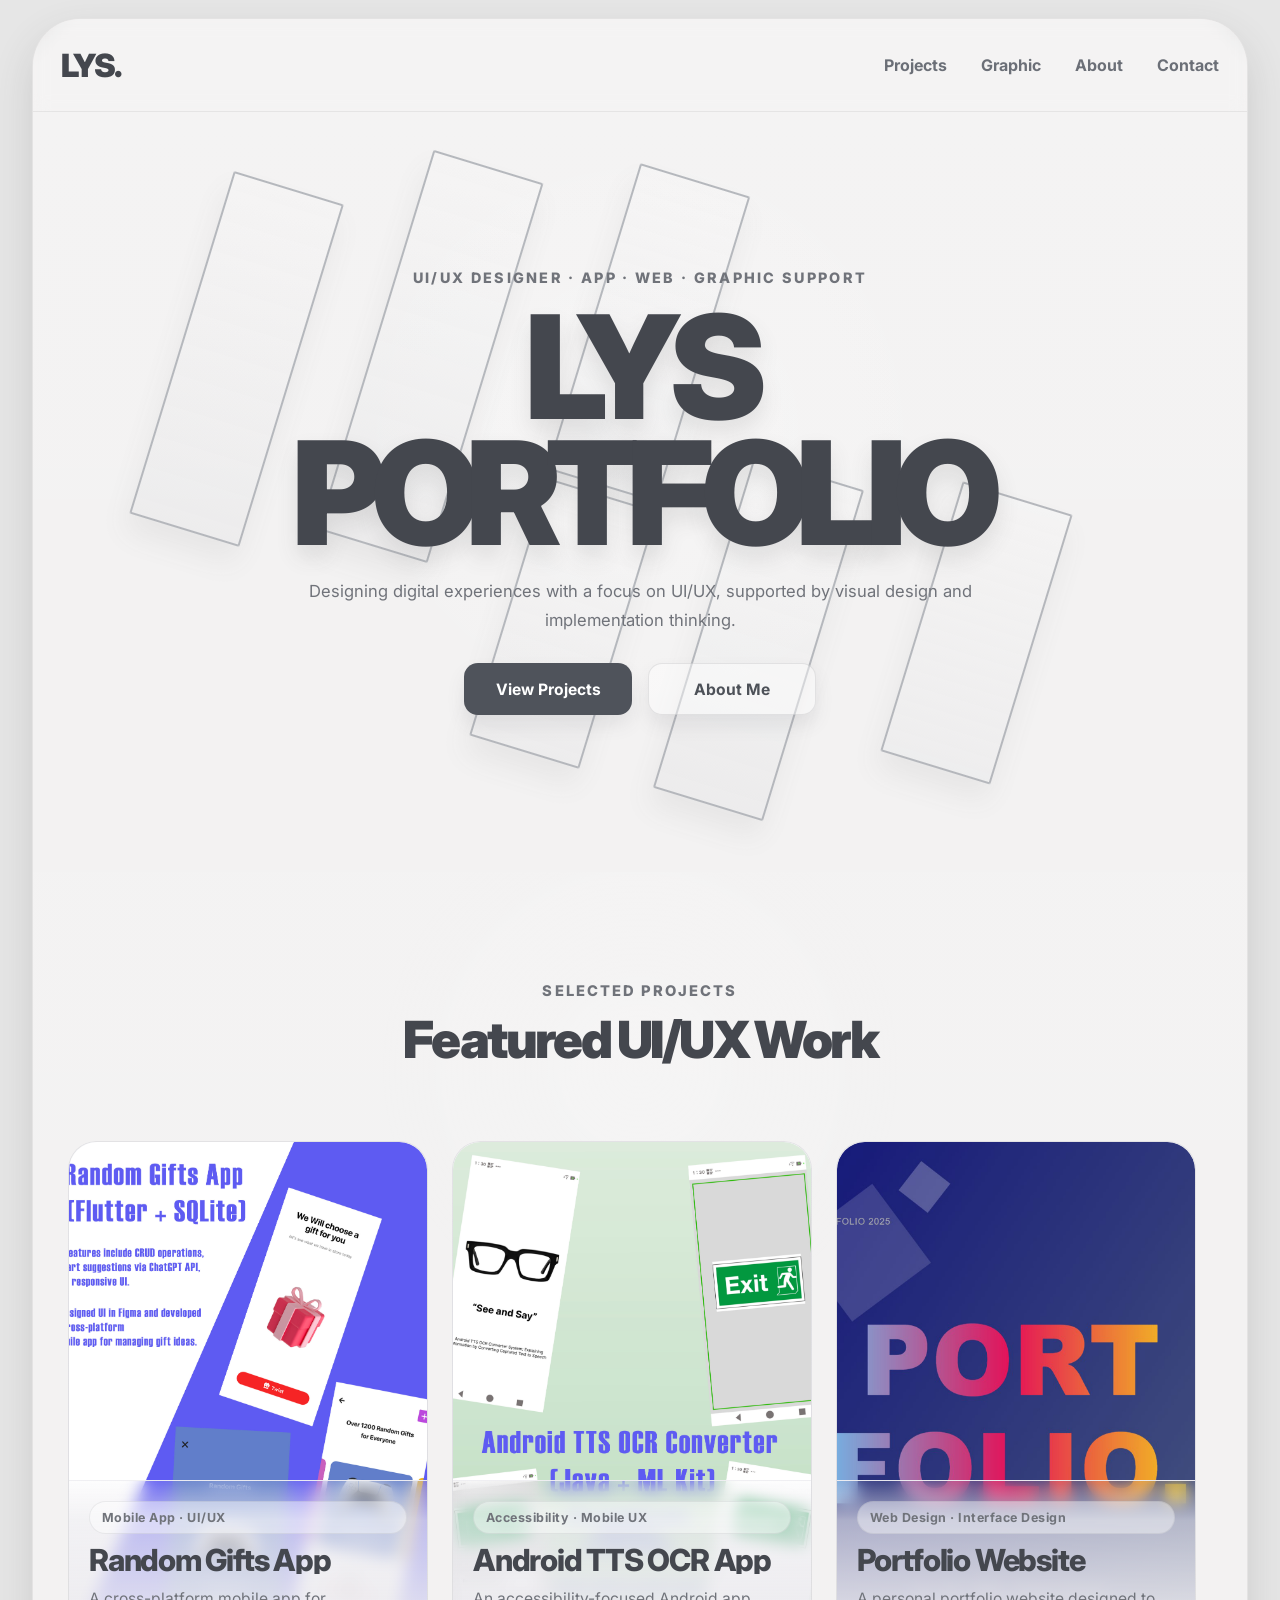
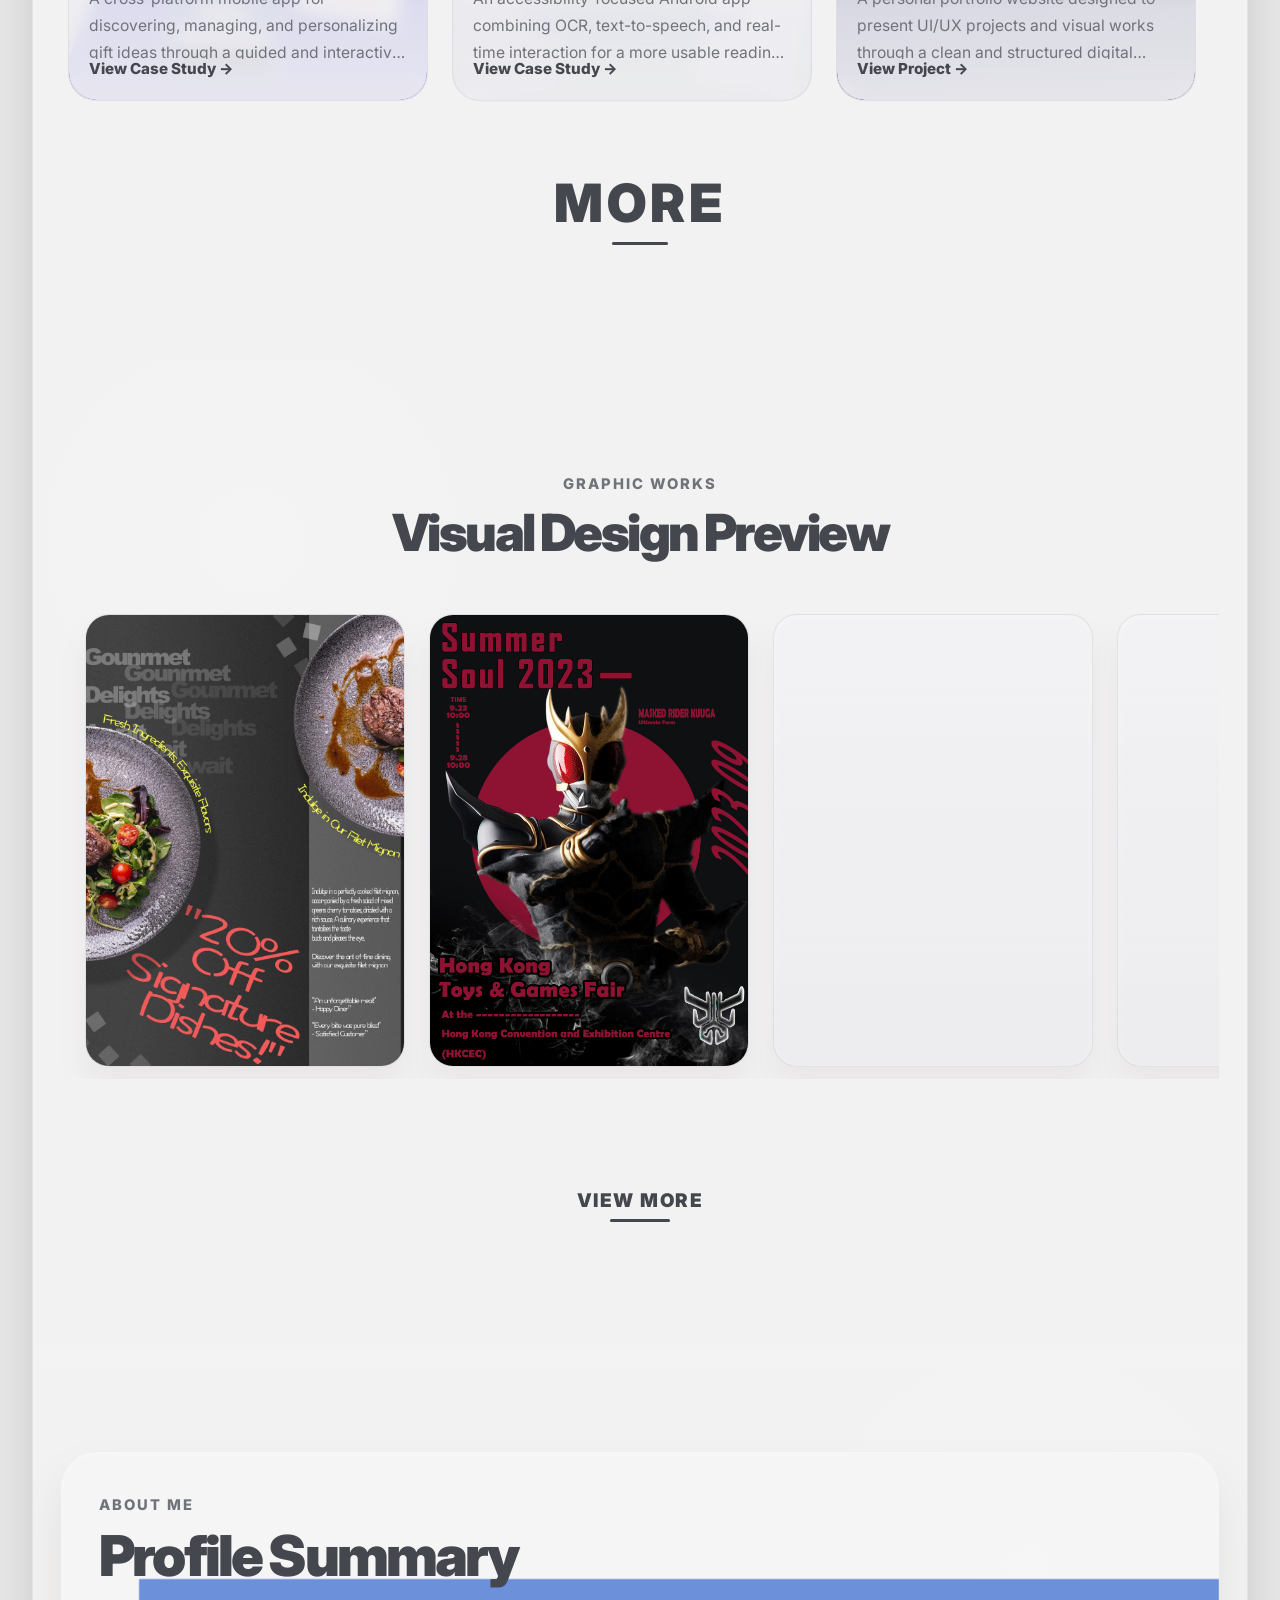
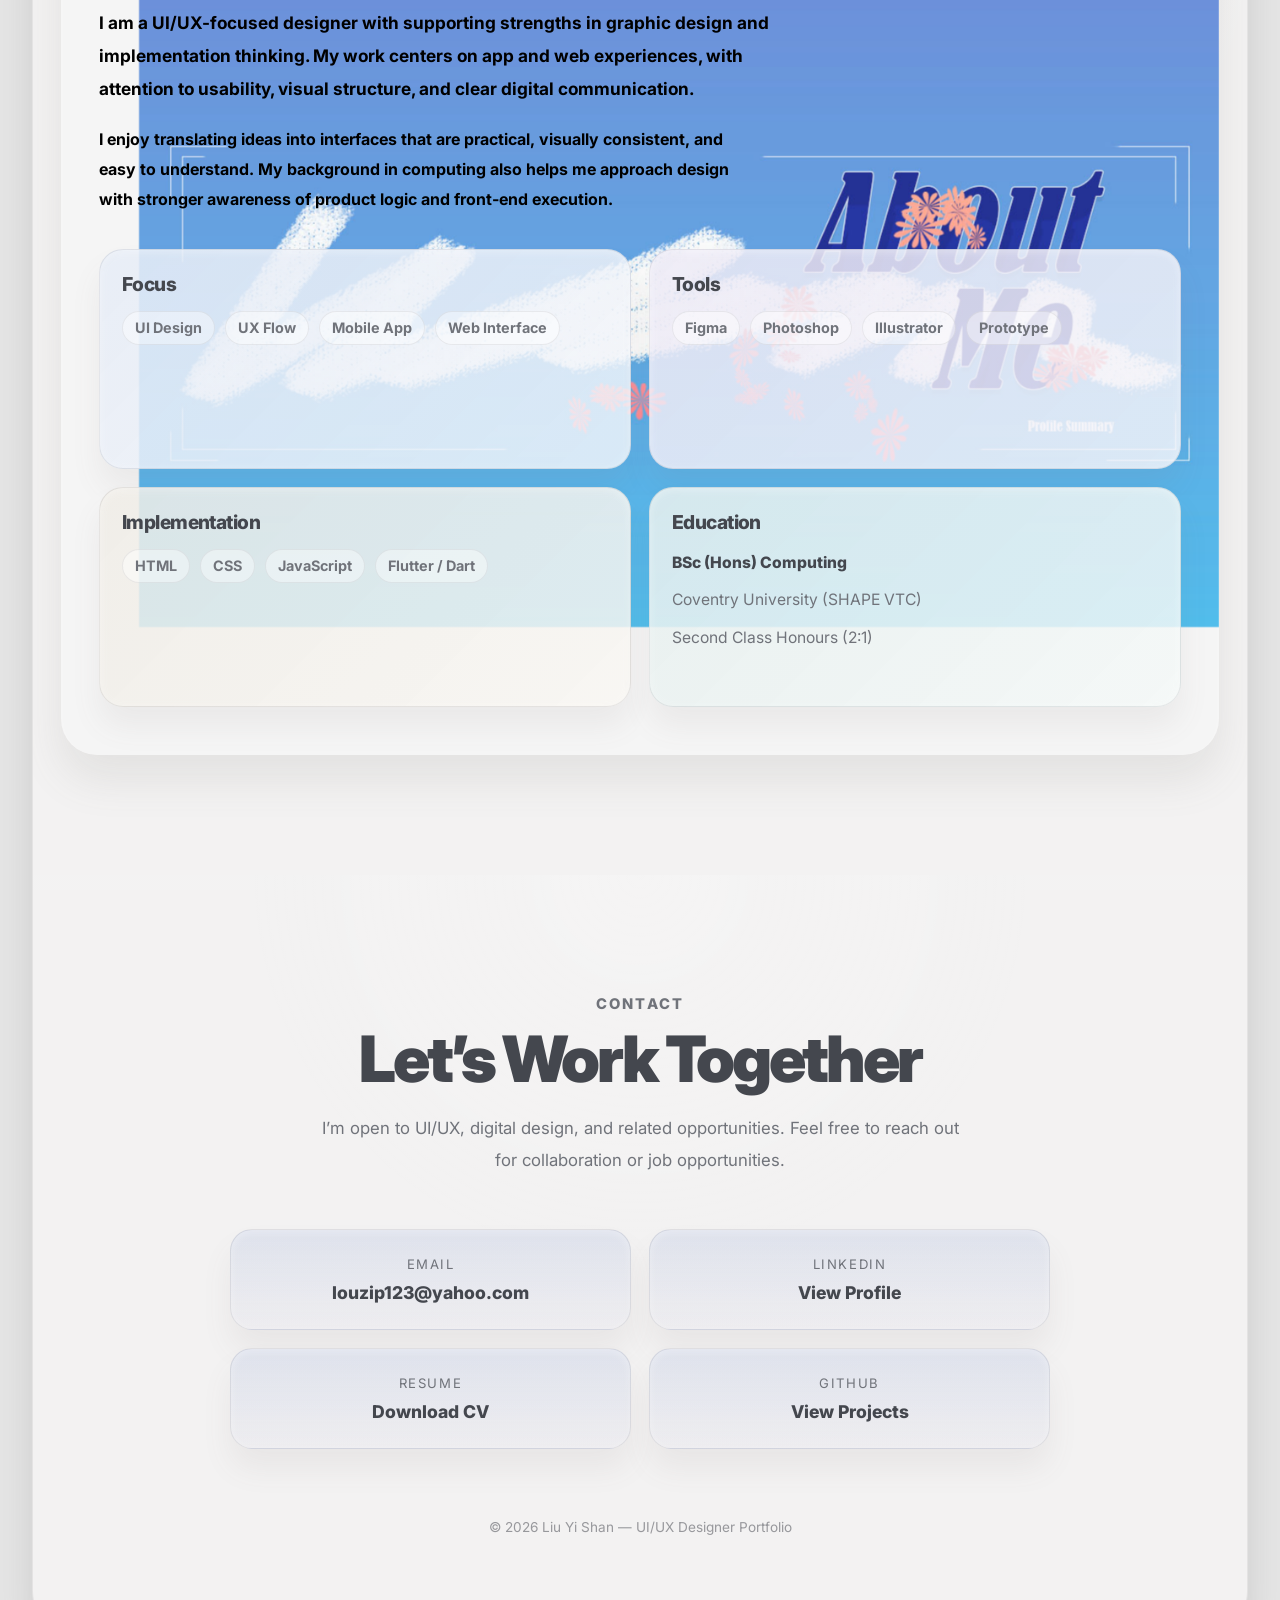
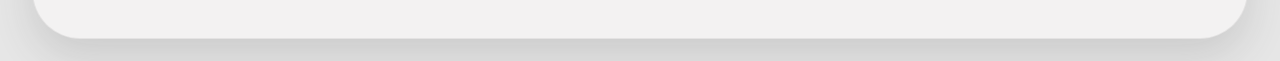
==== commit 01074192: "Three UI/UX projects have been added." ====
--- a/index.html
+++ b/index.html
@@ -74,10 +74,10 @@
 
         <div class="projects-track">
             <article class="project-slide" data-slide>
-            <a href="#" class="project-slide-link">
+            <a href="random_gifts.html" class="project-slide-link">
                 <div class="project-slide-image-wrap">
                 <img
-                    src="images/random_gifts_ps.jpg"
+                    src="images/UIUX/random_gifts_ps.jpg"
                     alt="Random Gifts App project preview"
                     class="project-slide-image"
                     loading="lazy"
@@ -98,10 +98,10 @@
             </article>
 
             <article class="project-slide is-active" data-slide>
-            <a href="#" class="project-slide-link">
+            <a href="tts-ocr.html" class="project-slide-link">
                 <div class="project-slide-image-wrap">
                 <img
-                    src="images/Android_TTS_OCR_Converter_ps.jpg"
+                    src="images/UIUX/Android_TTS_OCR_Converter_ps.jpg"
                     alt="Android TTS OCR App project preview"
                     class="project-slide-image"
                     loading="lazy"
@@ -122,10 +122,10 @@
             </article>
 
             <article class="project-slide" data-slide>
-            <a href="#" class="project-slide-link">
+            <a href="portfolio-web.html" class="project-slide-link">
                 <div class="project-slide-image-wrap">
                 <img
-                    src="images/portfolio.jpg"
+                    src="images/UIUX/portfolio_ps.jpg"
                     alt="Portfolio Website project preview"
                     class="project-slide-image"
                     loading="lazy"
@@ -169,7 +169,7 @@
                     <a href="#" class="graphic-staggered-card graphic-card card-a">
                     <div class="graphic-staggered-image-wrap">
                         <img
-                        src="images/20.jpg"
+                        src="images/graphic_D/20.jpg"
                         alt="Graphic design work 1"
                         class="graphic-staggered-image"
                         loading="lazy"
@@ -181,7 +181,7 @@
                     <a href="#" class="graphic-staggered-card graphic-card card-b">
                     <div class="graphic-staggered-image-wrap">
                         <img
-                        src="images/10.jpg"
+                        src="images/graphic_D/10.jpg"
                         alt="Graphic design work 2"
                         class="graphic-staggered-image"
                         loading="lazy"
@@ -193,7 +193,7 @@
                     <a href="#" class="graphic-staggered-card graphic-card card-c">
                     <div class="graphic-staggered-image-wrap">
                         <img
-                        src="images/43.jpg"
+                        src="images/graphic_D/43.jpg"
                         alt="Graphic design work 3"
                         class="graphic-staggered-image"
                         loading="lazy"
@@ -205,7 +205,7 @@
                     <a href="#" class="graphic-staggered-card graphic-card card-d">
                     <div class="graphic-staggered-image-wrap">
                         <img
-                        src="images/28.jpg"
+                        src="images/graphic_D/28.jpg"
                         alt="Graphic design work 4"
                         class="graphic-staggered-image"
                         loading="lazy"
@@ -217,7 +217,7 @@
             </div>
 
             <div class="graphic-more">
-            <a href="#" class="graphic-more-link">VIEW MORE</a>
+            <a href="graphic.html" class="graphic-more-link">VIEW MORE</a>
             </div>
         </div>
     </section>
--- a/hero.css
+++ b/hero.css
@@ -1743,7 +1743,7 @@
   border: 1px solid rgba(126, 126, 132, 0.14);
 
   background:
-    linear-gradient(180deg, rgba(255,255,255,0.28), rgba(255,255,255,0.1)),
+    linear-gradient(180deg, rgba(180, 193, 222, 0.28), rgba(255,255,255,0.1)),
     linear-gradient(180deg, #efeff2 0%, #ecebee 100%);
 
   box-shadow:
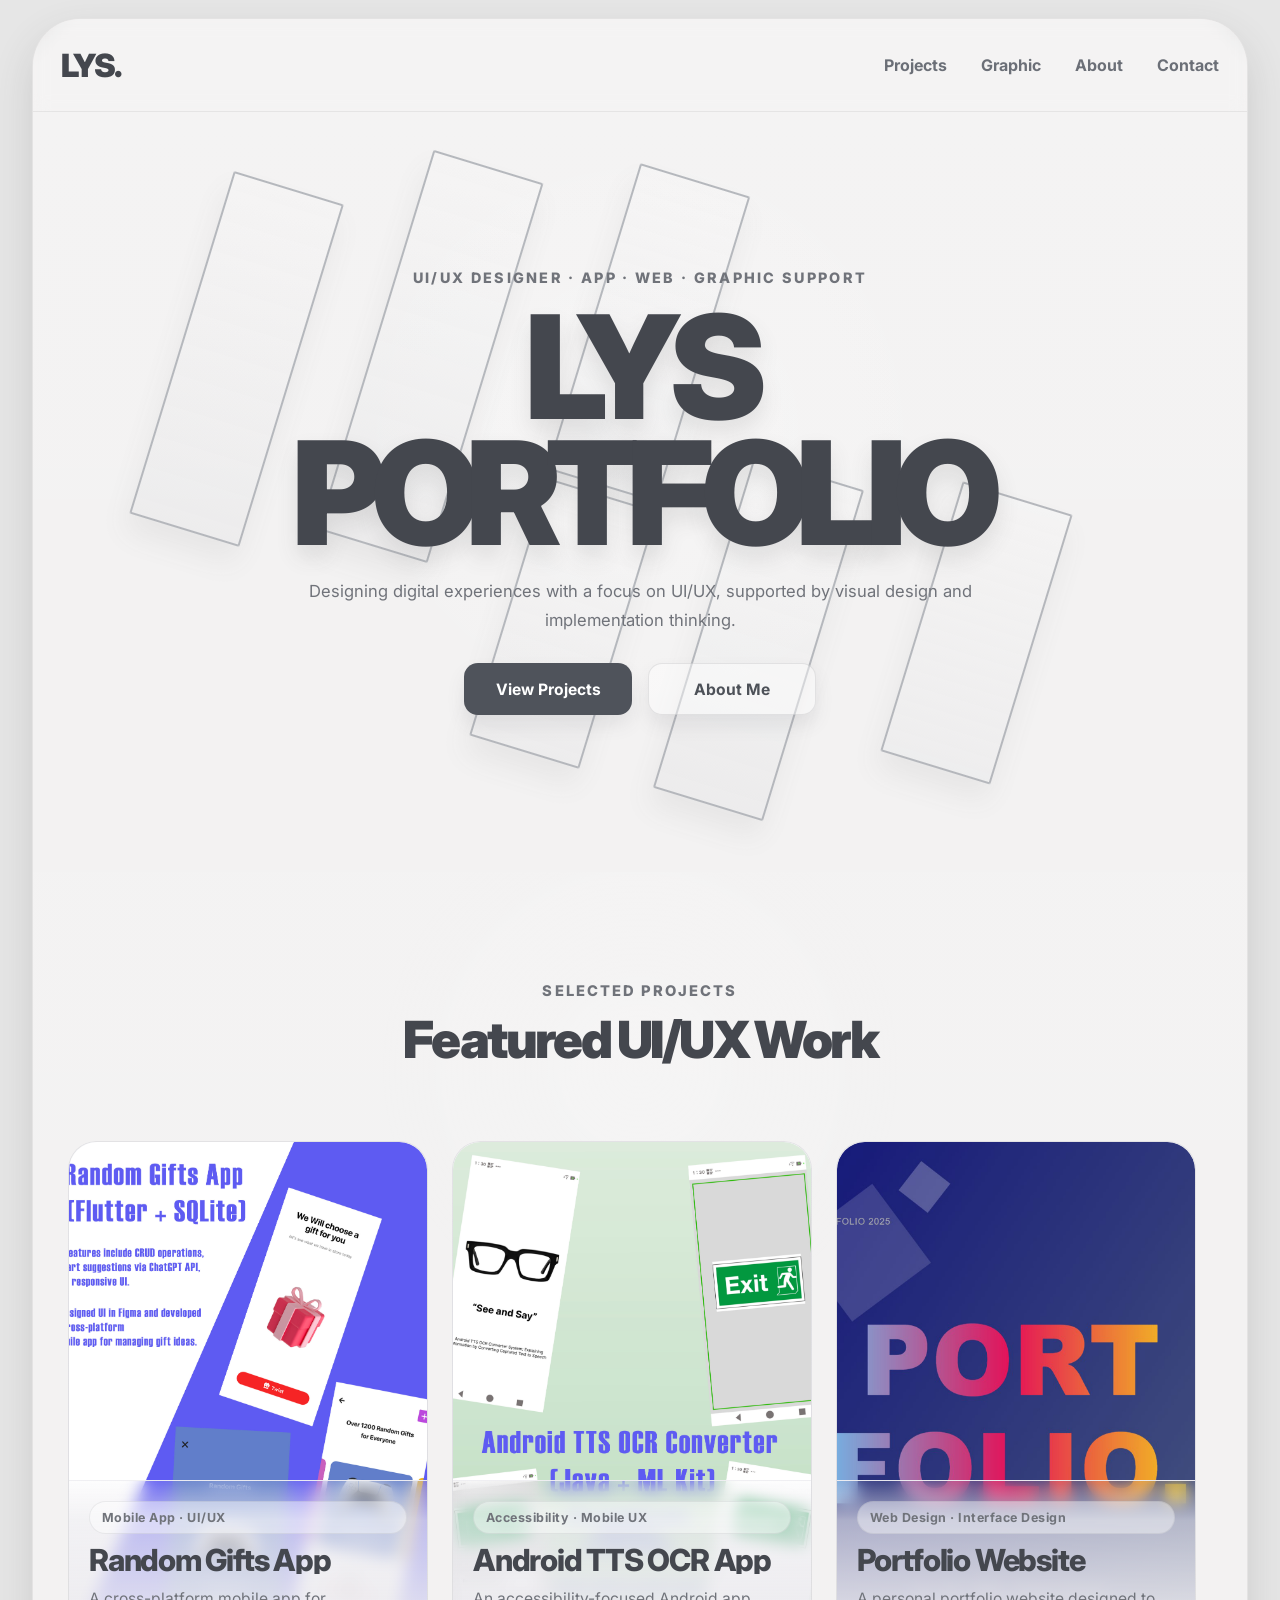
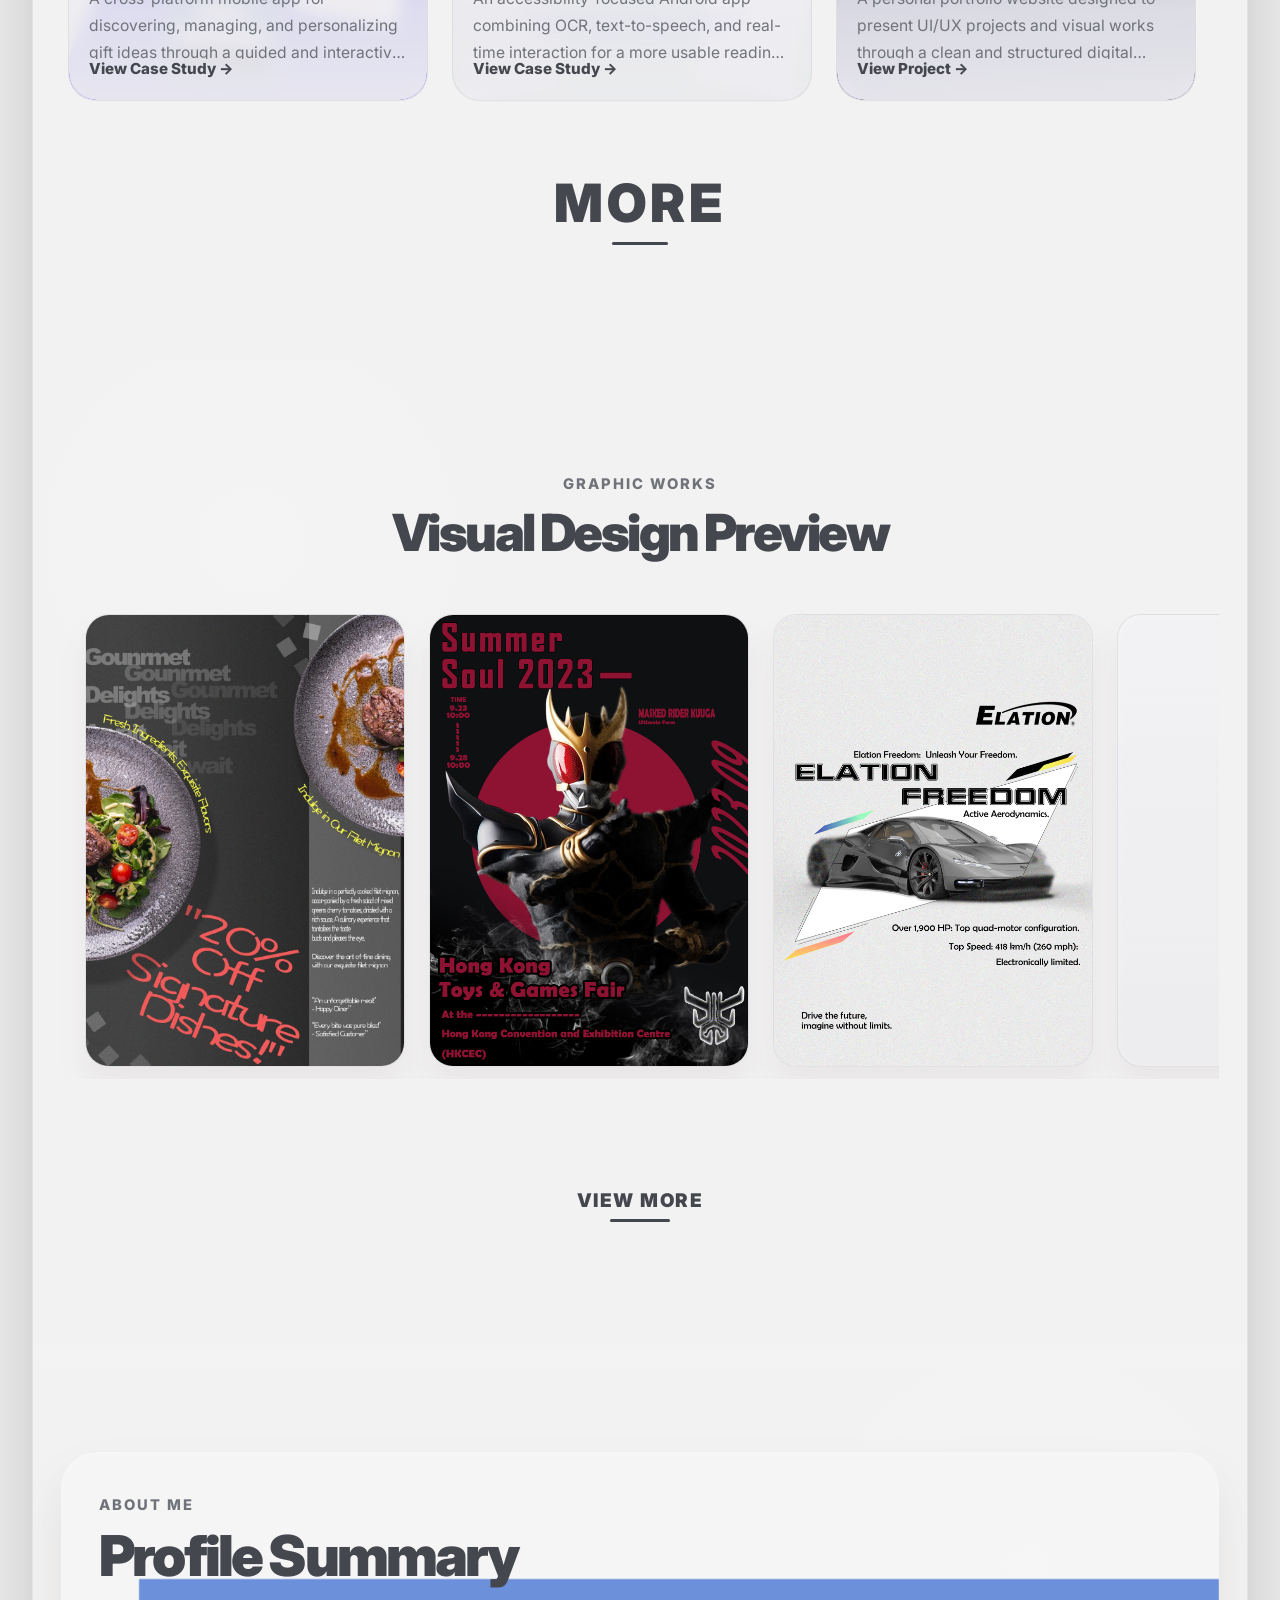
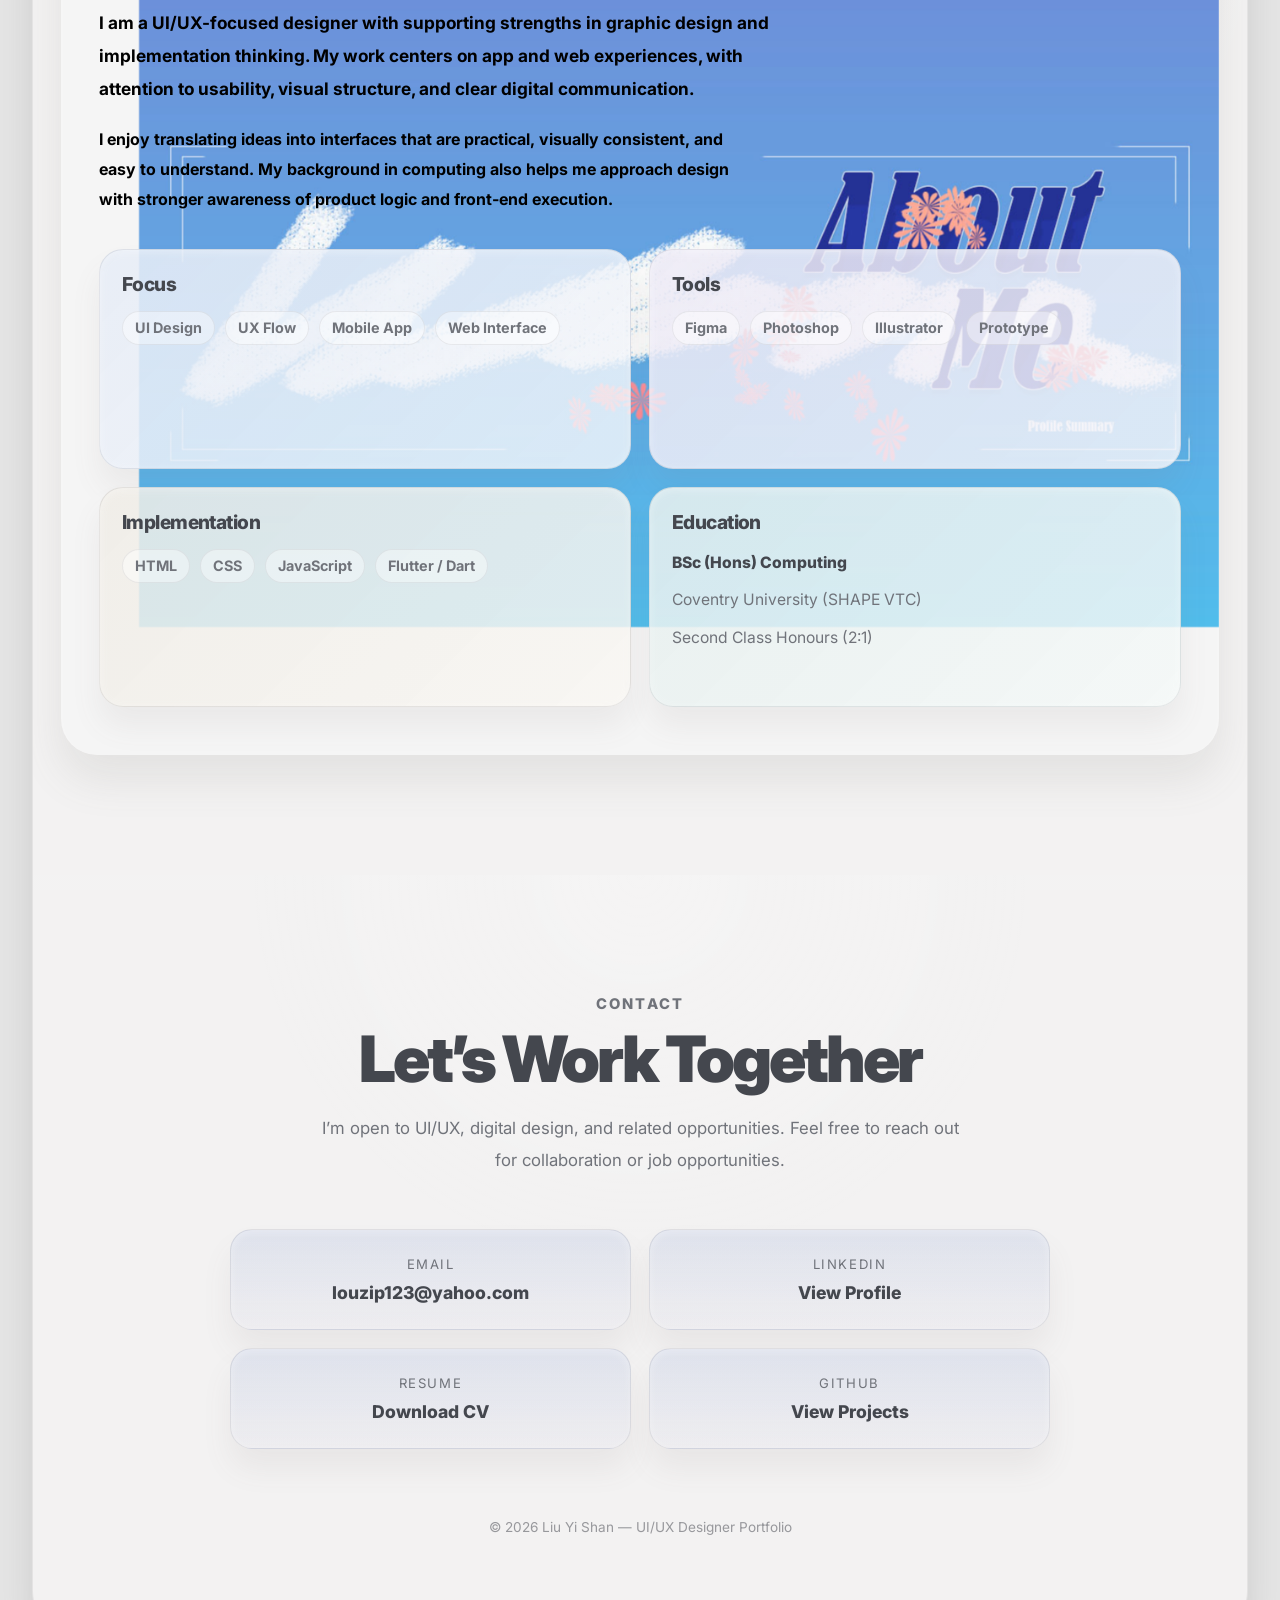
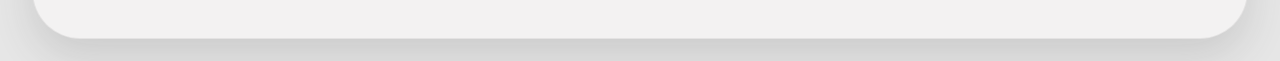
==== commit a07fe6b0: "Modify the image click event in the graphic design area." ====
--- a/index.html
+++ b/index.html
@@ -166,7 +166,7 @@
 
             <div class="graphic-slider">
                 <div class="graphic-track">
-                    <a href="#" class="graphic-staggered-card graphic-card card-a">
+                    <a href="graphic.html" class="graphic-staggered-card graphic-card card-a">
                     <div class="graphic-staggered-image-wrap">
                         <img
                         src="images/graphic_D/20.jpg"
@@ -178,7 +178,7 @@
                     </div>
                     </a>
 
-                    <a href="#" class="graphic-staggered-card graphic-card card-b">
+                    <a href="graphic.html" class="graphic-staggered-card graphic-card card-b">
                     <div class="graphic-staggered-image-wrap">
                         <img
                         src="images/graphic_D/10.jpg"
@@ -190,7 +190,7 @@
                     </div>
                     </a>
 
-                    <a href="#" class="graphic-staggered-card graphic-card card-c">
+                    <a href="graphic.html" class="graphic-staggered-card graphic-card card-c">
                     <div class="graphic-staggered-image-wrap">
                         <img
                         src="images/graphic_D/43.jpg"
@@ -202,7 +202,7 @@
                     </div>
                     </a>
 
-                    <a href="#" class="graphic-staggered-card graphic-card card-d">
+                    <a href="graphic.html" class="graphic-staggered-card graphic-card card-d">
                     <div class="graphic-staggered-image-wrap">
                         <img
                         src="images/graphic_D/28.jpg"
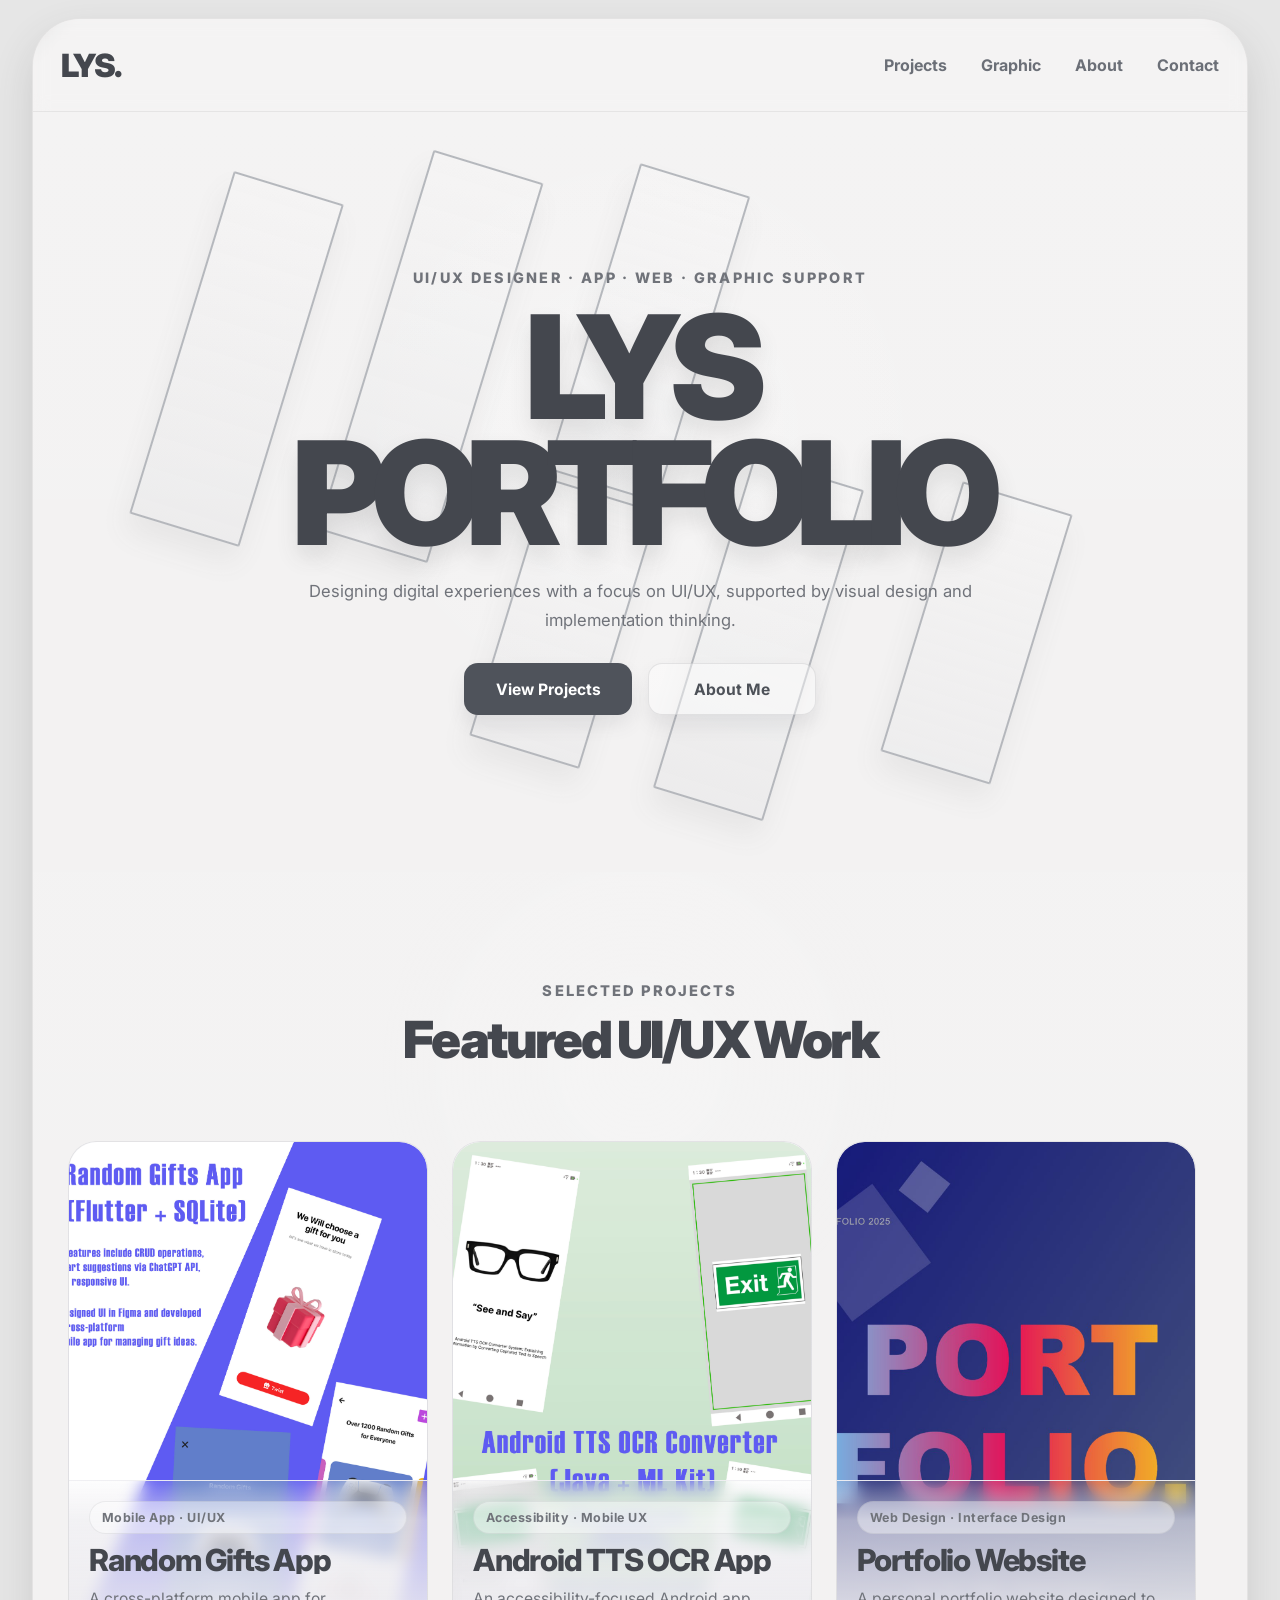
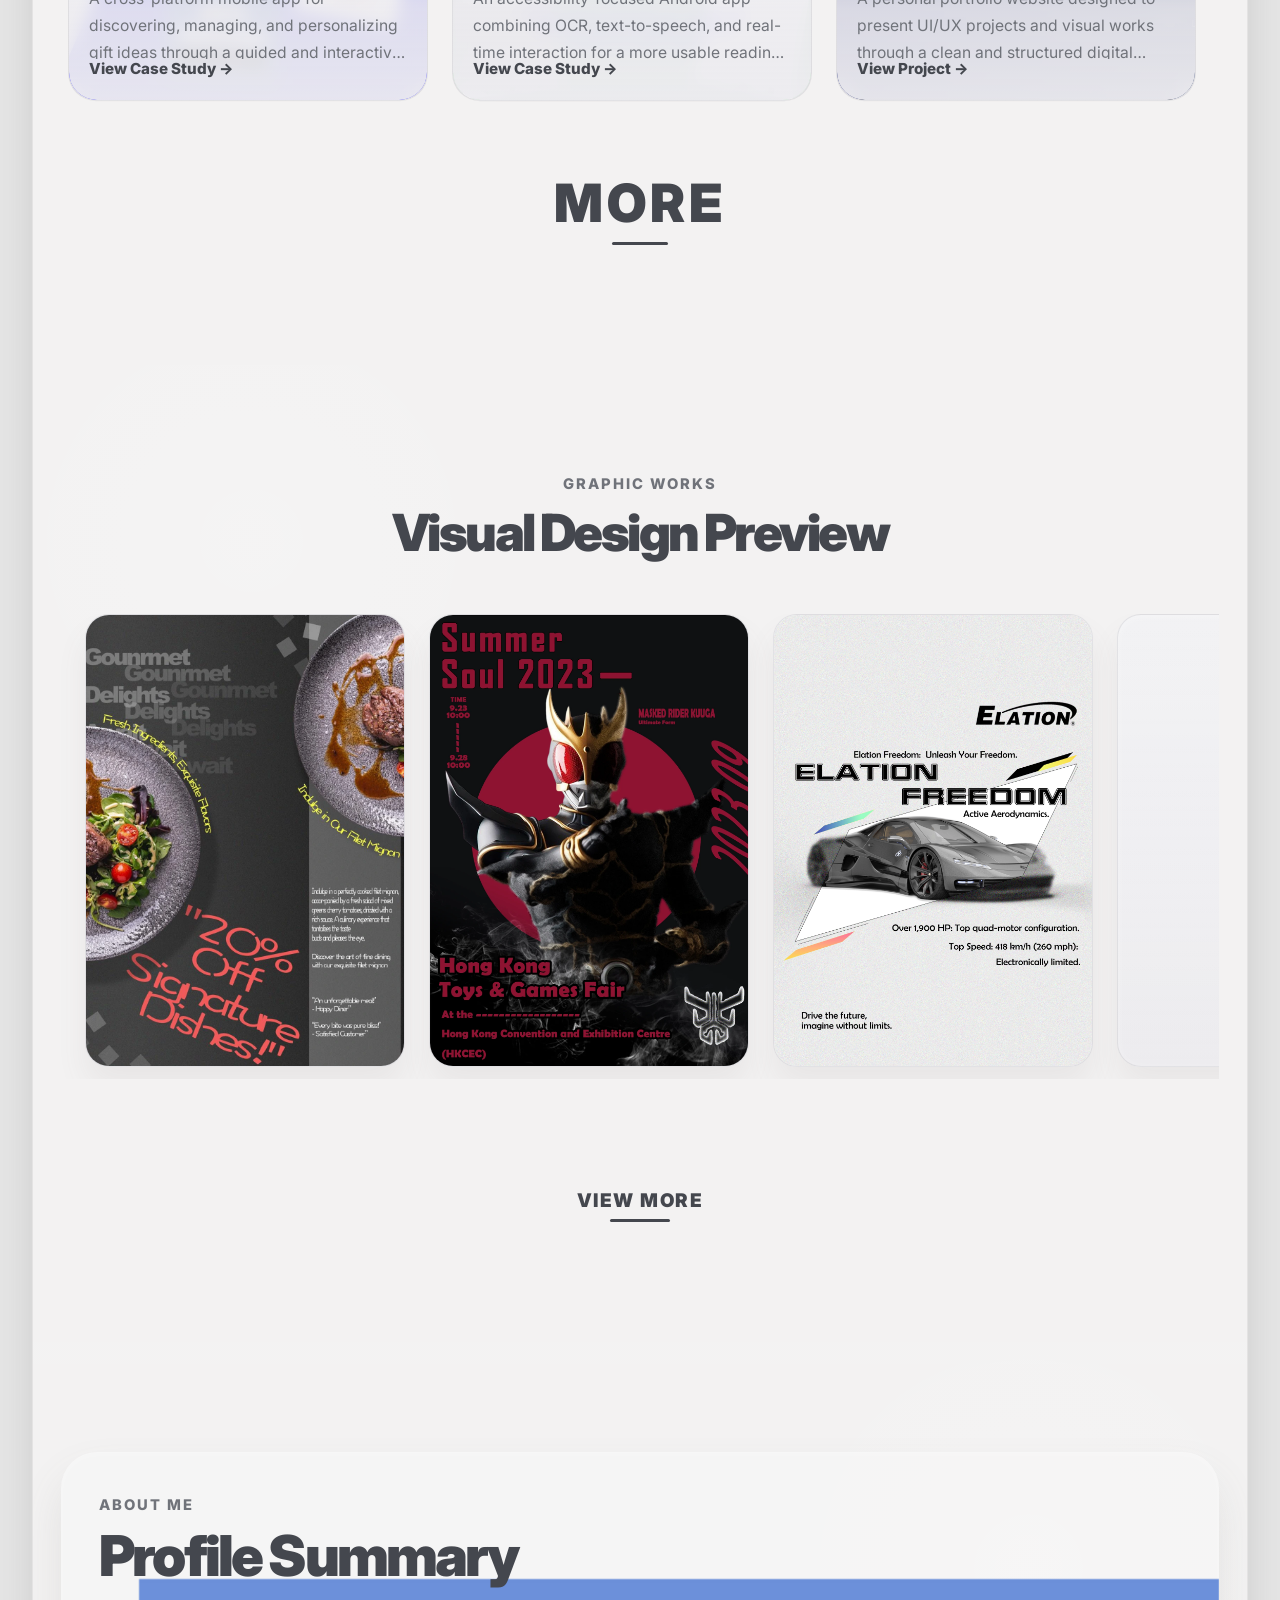
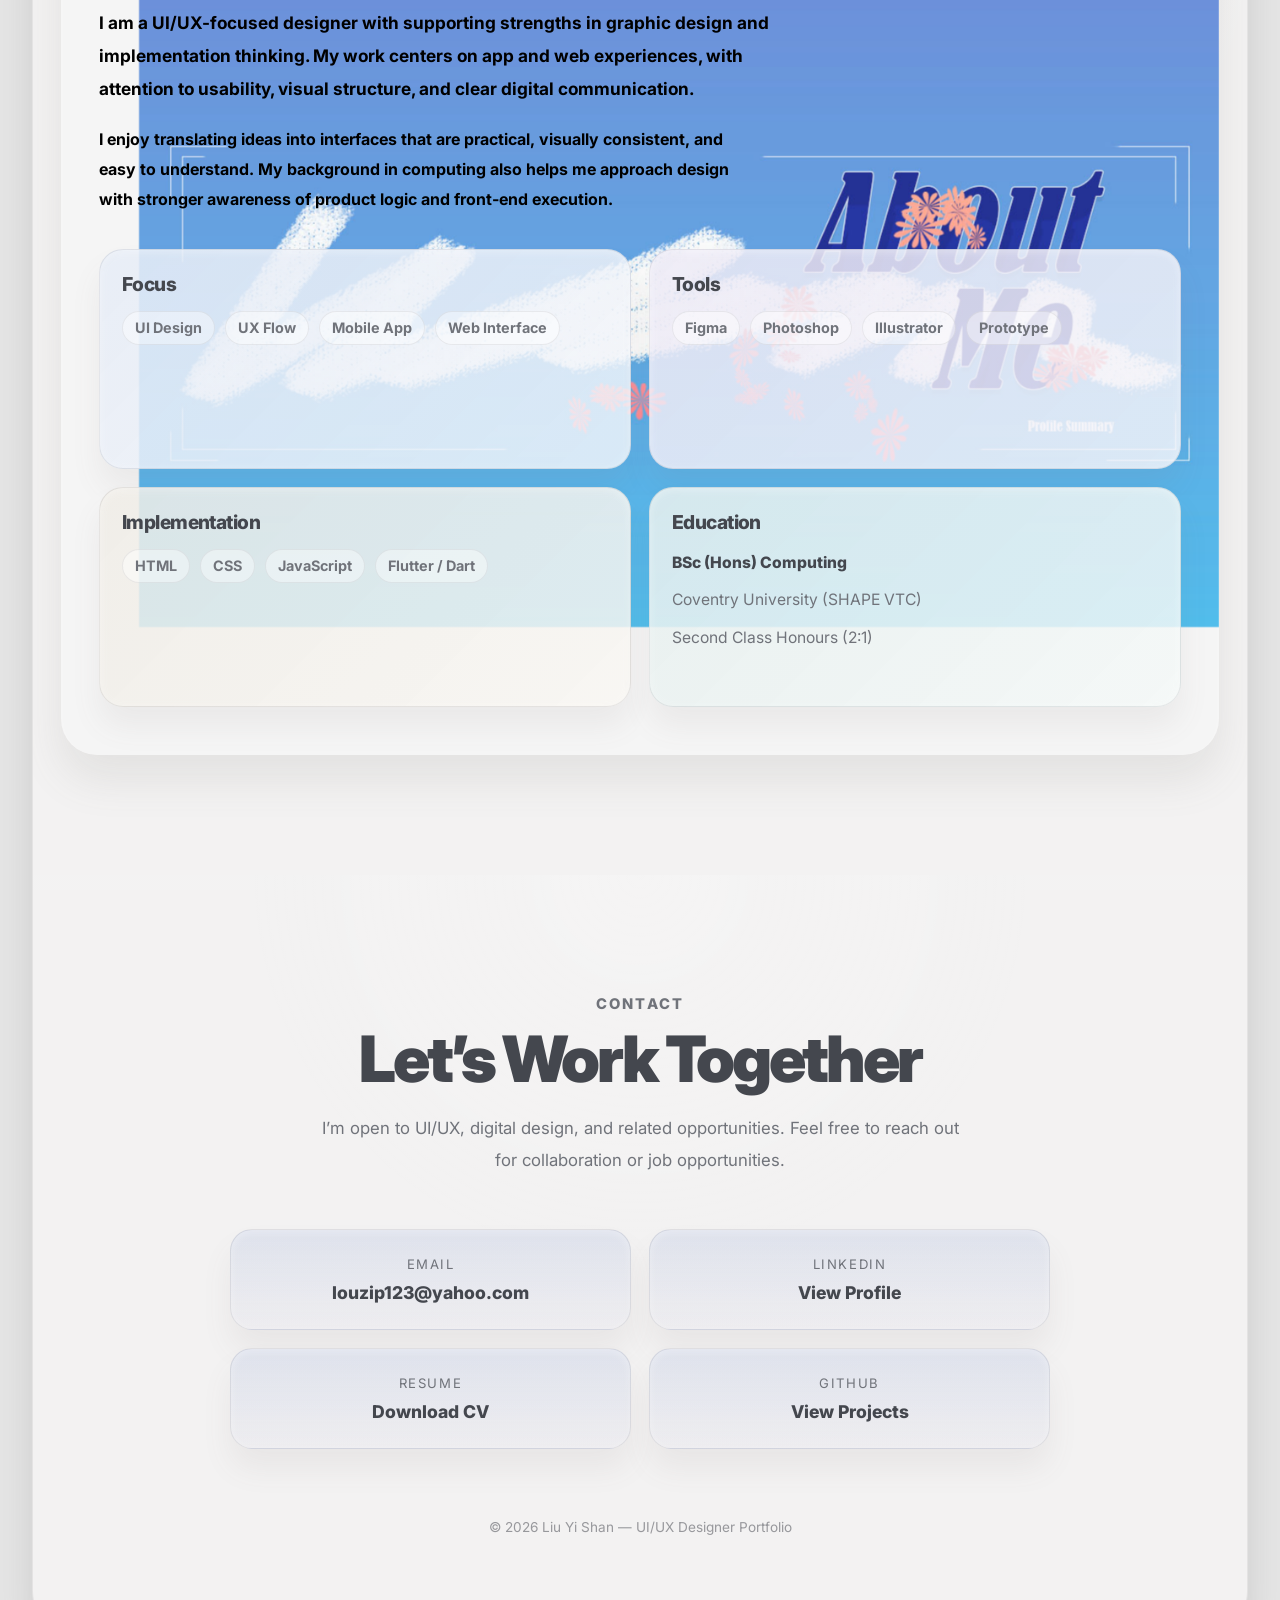
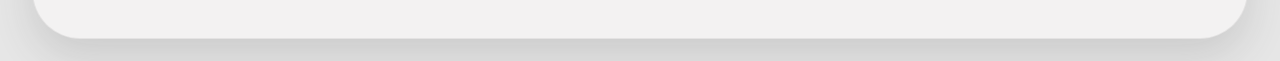
==== commit dbe437df: "Optimize image loading issues in the graphics interface." ====
--- a/index.html
+++ b/index.html
@@ -169,7 +169,7 @@
                     <a href="graphic.html" class="graphic-staggered-card graphic-card card-a">
                     <div class="graphic-staggered-image-wrap">
                         <img
-                        src="images/graphic_D/20.jpg"
+                        src="images/graphic_D/20.webp"
                         alt="Graphic design work 1"
                         class="graphic-staggered-image"
                         loading="lazy"
@@ -181,7 +181,7 @@
                     <a href="graphic.html" class="graphic-staggered-card graphic-card card-b">
                     <div class="graphic-staggered-image-wrap">
                         <img
-                        src="images/graphic_D/10.jpg"
+                        src="images/graphic_D/10.webp"
                         alt="Graphic design work 2"
                         class="graphic-staggered-image"
                         loading="lazy"
@@ -193,7 +193,7 @@
                     <a href="graphic.html" class="graphic-staggered-card graphic-card card-c">
                     <div class="graphic-staggered-image-wrap">
                         <img
-                        src="images/graphic_D/43.jpg"
+                        src="images/graphic_D/43.webp"
                         alt="Graphic design work 3"
                         class="graphic-staggered-image"
                         loading="lazy"
@@ -205,7 +205,7 @@
                     <a href="graphic.html" class="graphic-staggered-card graphic-card card-d">
                     <div class="graphic-staggered-image-wrap">
                         <img
-                        src="images/graphic_D/28.jpg"
+                        src="images/graphic_D/28.webp"
                         alt="Graphic design work 4"
                         class="graphic-staggered-image"
                         loading="lazy"
